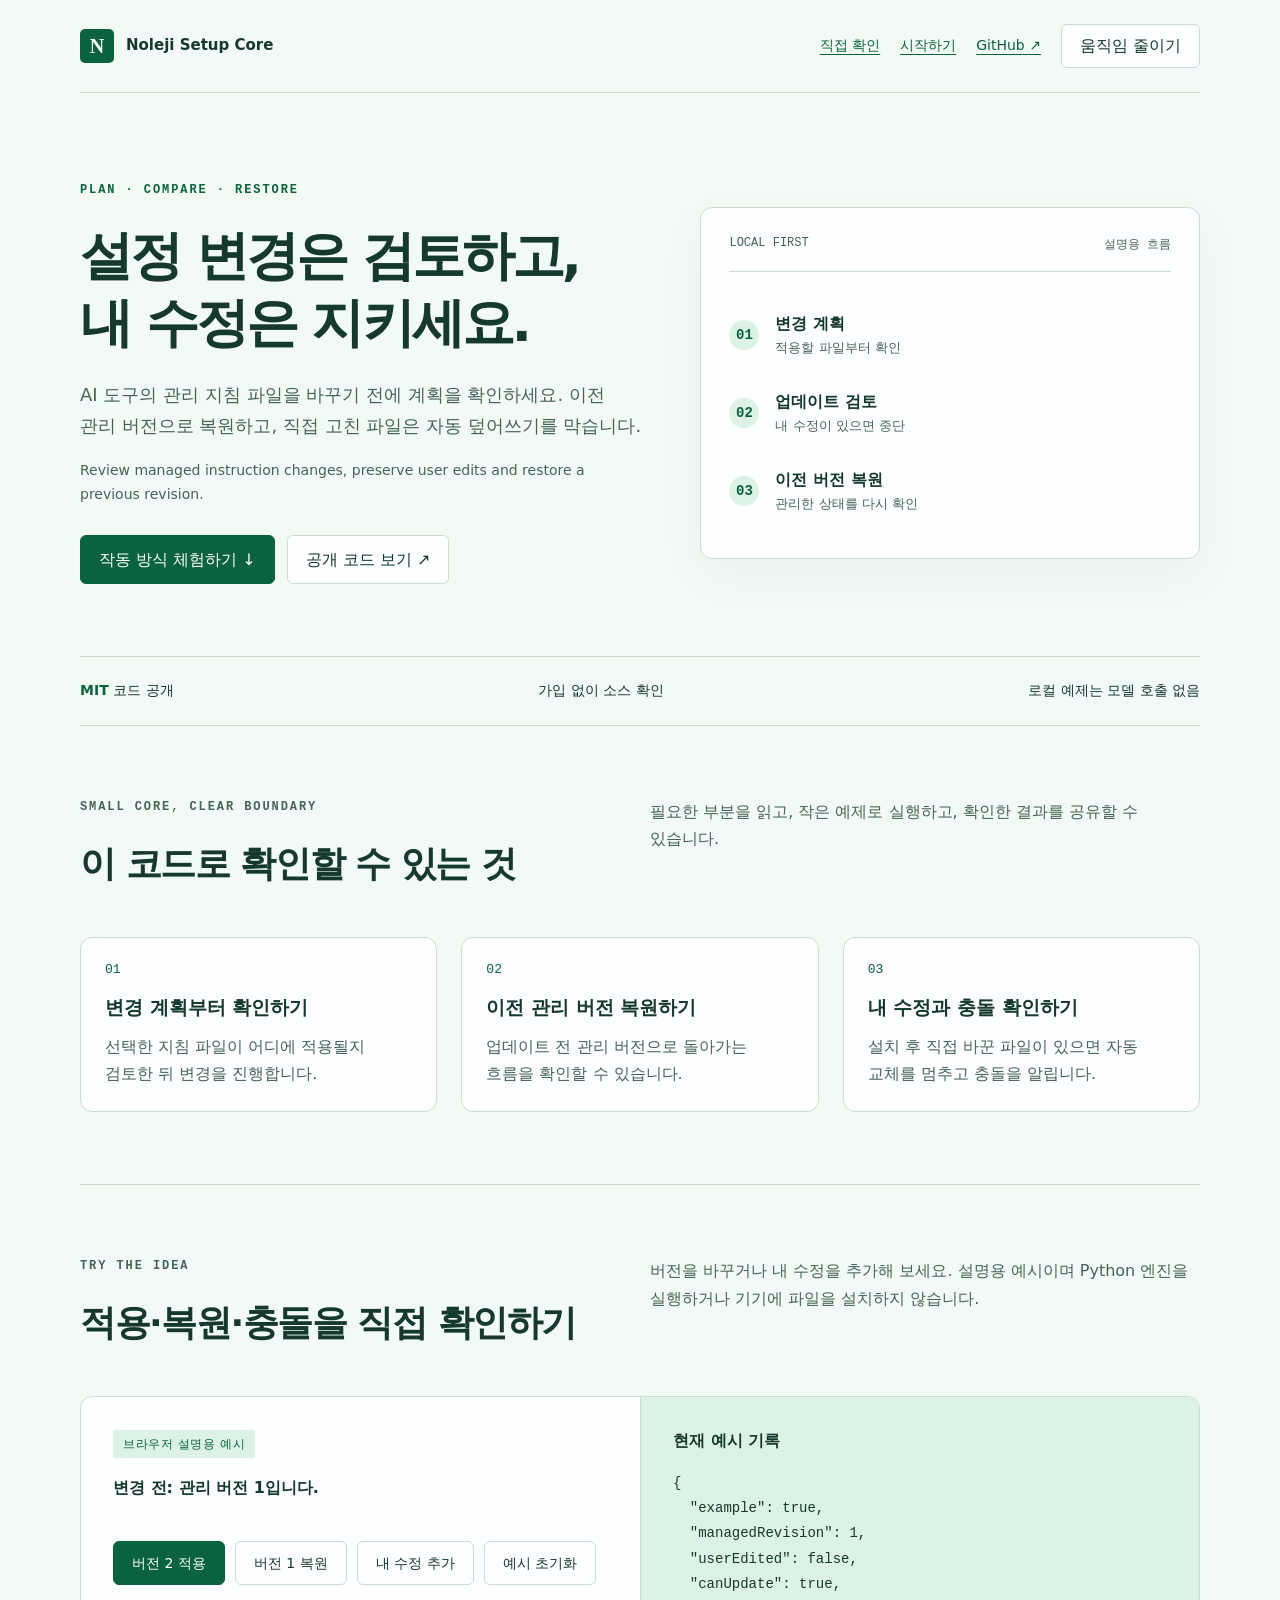
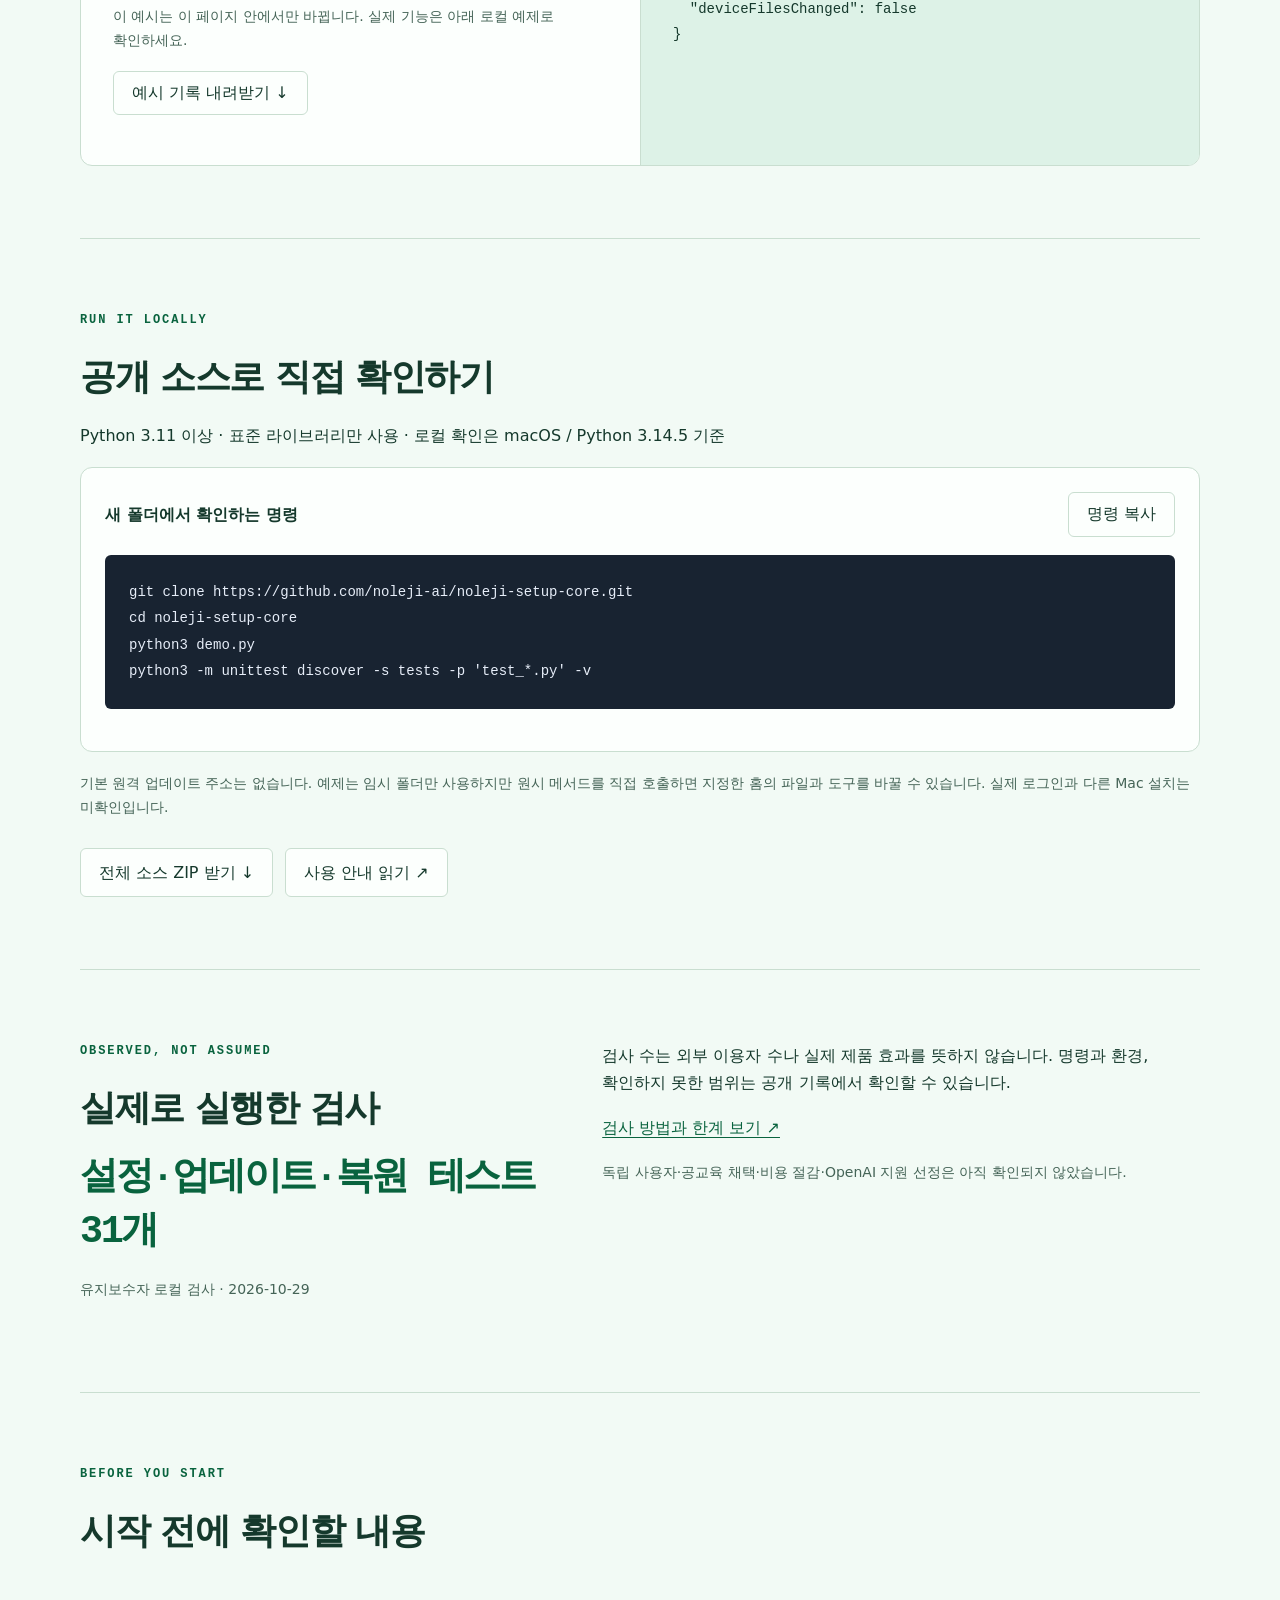
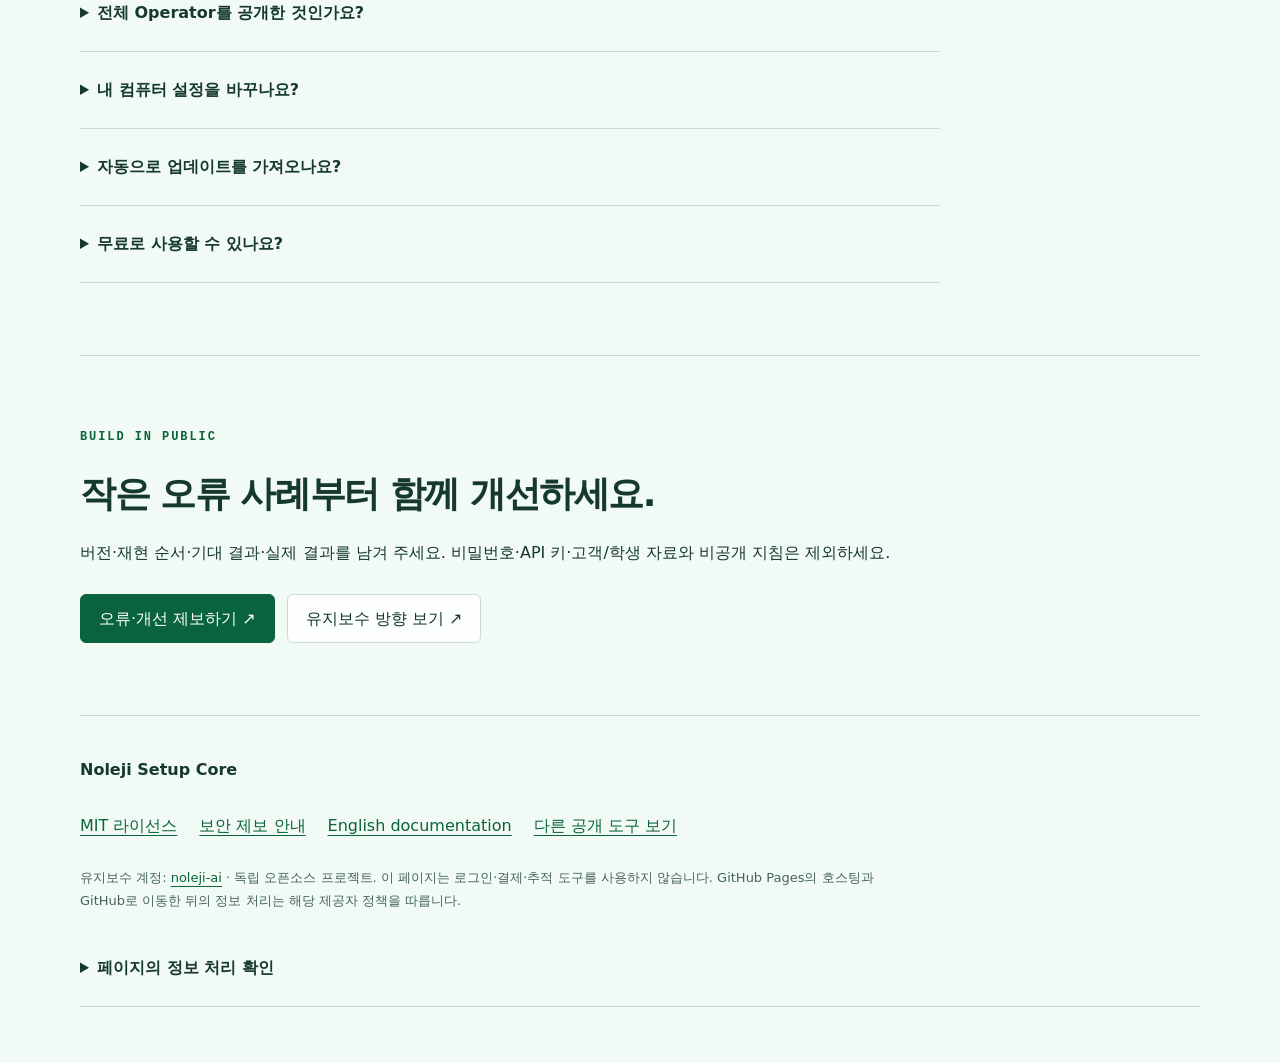
==== site/index.html @ da49f472 "Publish setup core and interactive project introduction" ====
<!doctype html>
<html lang="ko"><head><meta charset="utf-8"><meta name="viewport" content="width=device-width,initial-scale=1"><title>Noleji Setup Core · 공개 코드와 사용 예제</title><meta name="description" content="AI 도구의 관리 지침 파일을 바꾸기 전에 계획을 확인하세요. 이전 관리 버전으로 복원하고, 직접 고친 파일은 자동 덮어쓰기를 막습니다."><link rel="canonical" href="https://noleji-ai.github.io/noleji-setup-core/"><meta property="og:title" content="Noleji Setup Core"><meta property="og:description" content="Review managed instruction changes, preserve user edits and restore a previous revision."><meta property="og:type" content="website"><meta property="og:url" content="https://noleji-ai.github.io/noleji-setup-core/"><meta name="referrer" content="strict-origin-when-cross-origin"><link rel="stylesheet" href="style.css"><script src="app.js" defer></script></head>
<body data-kind="setup"><a class="skip" href="#main">본문으로 이동</a><div class="wrap"><header class="nav"><a class="brand" href="./"><span class="mark" aria-hidden="true">N</span>Noleji Setup Core</a><nav class="navlinks" aria-label="주요 메뉴"><a href="#try">직접 확인</a><a href="#start">시작하기</a><a href="https://github.com/noleji-ai/noleji-setup-core">GitHub ↗</a><button id="motion" aria-pressed="false">움직임 줄이기</button></nav></header>
<main id="main"><div class="hero reveal"><div><p class="kicker">PLAN · COMPARE · RESTORE</p><h1>설정 변경은 검토하고,<br>내 수정은 지키세요.</h1><p class="lead">AI 도구의 관리 지침 파일을 바꾸기 전에 계획을 확인하세요. 이전 관리 버전으로 복원하고, 직접 고친 파일은 자동 덮어쓰기를 막습니다.</p><p class="english" lang="en">Review managed instruction changes, preserve user edits and restore a previous revision.</p><div class="actions"><a class="btn primary" href="#try">작동 방식 체험하기 ↓</a><a class="btn" href="https://github.com/noleji-ai/noleji-setup-core">공개 코드 보기 ↗</a></div></div><div class="art"><div class="arthead"><span>LOCAL FIRST</span><span>설명용 흐름</span></div><ol class="flow"><li><span class="dot">01</span><div><strong>변경 계획</strong><small>적용할 파일부터 확인</small></div></li><li><span class="dot">02</span><div><strong>업데이트 검토</strong><small>내 수정이 있으면 중단</small></div></li><li><span class="dot">03</span><div><strong>이전 버전 복원</strong><small>관리한 상태를 다시 확인</small></div></li></ol></div></div>
<div class="strip"><span><strong>MIT</strong> 코드 공개</span><span>가입 없이 소스 확인</span><span>로컬 예제는 모델 호출 없음</span></div>
<section aria-labelledby="features-title"><div class="sectionhead"><div><p class="kicker">SMALL CORE, CLEAR BOUNDARY</p><h2 id="features-title">이 코드로 확인할 수 있는 것</h2></div><p>필요한 부분을 읽고, 작은 예제로 실행하고, 확인한 결과를 공유할 수 있습니다.</p></div><div class="cards"><article class="card"><span class="number">01</span><h3>변경 계획부터 확인하기</h3><p>선택한 지침 파일이 어디에 적용될지 검토한 뒤 변경을 진행합니다.</p></article><article class="card"><span class="number">02</span><h3>이전 관리 버전 복원하기</h3><p>업데이트 전 관리 버전으로 돌아가는 흐름을 확인할 수 있습니다.</p></article><article class="card"><span class="number">03</span><h3>내 수정과 충돌 확인하기</h3><p>설치 후 직접 바꾼 파일이 있으면 자동 교체를 멈추고 충돌을 알립니다.</p></article></div></section>
<section id="try" aria-labelledby="demo-title"><div class="sectionhead"><div><p class="kicker">TRY THE IDEA</p><h2 id="demo-title">적용·복원·충돌을 직접 확인하기</h2></div><p>버전을 바꾸거나 내 수정을 추가해 보세요. 설명용 예시이며 Python 엔진을 실행하거나 기기에 파일을 설치하지 않습니다.</p></div><div class="demo"><div class="controls"><span class="example">브라우저 설명용 예시</span><p class="message" id="demo-message" role="status" aria-live="polite"></p><div class="demo-buttons"><button class="primary" data-action="update">버전 2 적용</button><button data-action="restore">버전 1 복원</button><button data-action="edit">내 수정 추가</button><button data-action="reset">예시 초기화</button></div><p class="small" style="margin-top:20px">이 예시는 이 페이지 안에서만 바뀝니다. 실제 기능은 아래 로컬 예제로 확인하세요.</p><button id="download-example">예시 기록 내려받기 ↓</button><p class="small" id="download-status" role="status"></p><noscript><p>체험에는 JavaScript가 필요합니다. 아래 명령과 공개 소스는 JavaScript 없이도 확인할 수 있습니다.</p></noscript></div><div class="result"><h3>현재 예시 기록</h3><pre id="example-output" aria-label="설명용 상태 기록">JavaScript를 켜면 예시 상태가 표시됩니다.</pre></div></div></section>
<section id="start" aria-labelledby="start-title"><p class="kicker">RUN IT LOCALLY</p><h2 id="start-title">공개 소스로 직접 확인하기</h2><p>Python 3.11 이상 · 표준 라이브러리만 사용 · 로컬 확인은 macOS / Python 3.14.5 기준</p><div class="codebox"><div class="codehead"><strong>새 폴더에서 확인하는 명령</strong><button id="copy-command">명령 복사</button></div><pre id="install-command" tabindex="0">git clone https://github.com/noleji-ai/noleji-setup-core.git
cd noleji-setup-core
python3 demo.py
python3 -m unittest discover -s tests -p &#x27;test_*.py&#x27; -v</pre><p id="copy-status" class="small" role="status" style="margin-top:16px"></p></div><p class="small" style="margin-top:20px">기본 원격 업데이트 주소는 없습니다. 예제는 임시 폴더만 사용하지만 원시 메서드를 직접 호출하면 지정한 홈의 파일과 도구를 바꿀 수 있습니다. 실제 로그인과 다른 Mac 설치는 미확인입니다.</p><div class="actions"><a class="btn" href="https://github.com/noleji-ai/noleji-setup-core/archive/refs/heads/main.zip">전체 소스 ZIP 받기 ↓</a><a class="btn" href="https://github.com/noleji-ai/noleji-setup-core#readme">사용 안내 읽기 ↗</a></div></section>
<section aria-labelledby="evidence-title"><div class="proof"><div><p class="kicker">OBSERVED, NOT ASSUMED</p><h2 id="evidence-title">실제로 실행한 검사</h2><p class="stat">설정·업데이트·복원 테스트 31개</p><p class="small">유지보수자 로컬 검사 · 2026-10-29</p></div><div><p>검사 수는 외부 이용자 수나 실제 제품 효과를 뜻하지 않습니다. 명령과 환경, 확인하지 못한 범위는 공개 기록에서 확인할 수 있습니다.</p><a href="https://github.com/noleji-ai/noleji-setup-core/blob/main/VERIFICATION.md">검사 방법과 한계 보기 ↗</a><p class="small" style="margin-top:20px">독립 사용자·공교육 채택·비용 절감·OpenAI 지원 선정은 아직 확인되지 않았습니다.</p></div></div></section>
<section aria-labelledby="faq-title"><p class="kicker">BEFORE YOU START</p><h2 id="faq-title">시작 전에 확인할 내용</h2><div class="faq"><details><summary>전체 Operator를 공개한 것인가요?</summary><p>설정 계획과 관리 지침 파일의 업데이트·복원 코어만 공개했습니다. 일반 업무 실행, 호스팅 서비스와 사무실 자료는 포함하지 않습니다.</p></details><details><summary>내 컴퓨터 설정을 바꾸나요?</summary><p>제공한 demo.py는 임시 홈에서 실행한 뒤 정리합니다. 원시 설정 메서드를 실제 홈으로 실행하면 변경이 발생할 수 있습니다.</p></details><details><summary>자동으로 업데이트를 가져오나요?</summary><p>공개판에는 기본 원격 업데이트 주소가 없습니다. 실제 연동에는 검토한 자료 공급 방법과 별도 권한 설정이 필요합니다.</p></details><details><summary>무료로 사용할 수 있나요?</summary><p>코드는 MIT로 공개합니다. 직접 사용하는 모델 계정, 제공자 호출 비용과 호스팅은 별도입니다. OpenAI와 독립적으로 운영하며 공식 추천이나 무료 사용량을 보장하지 않습니다.</p></details></div></section>
<section><p class="kicker">BUILD IN PUBLIC</p><h2>작은 오류 사례부터 함께 개선하세요.</h2><p>버전·재현 순서·기대 결과·실제 결과를 남겨 주세요. 비밀번호·API 키·고객/학생 자료와 비공개 지침은 제외하세요.</p><div class="actions"><a class="btn primary" href="https://github.com/noleji-ai/noleji-setup-core/issues">오류·개선 제보하기 ↗</a><a class="btn" href="https://github.com/noleji-ai/noleji-setup-core/blob/main/MAINTENANCE.md">유지보수 방향 보기 ↗</a></div></section></main>
<footer><strong>Noleji Setup Core</strong><div class="footlinks"><a href="https://github.com/noleji-ai/noleji-setup-core/blob/main/LICENSE">MIT 라이선스</a><a href="https://github.com/noleji-ai/noleji-setup-core/blob/main/SECURITY.md">보안 제보 안내</a><a href="https://github.com/noleji-ai/noleji-setup-core#readme" lang="en">English documentation</a><a href="https://noleji-ai.github.io/app-development-harness-core/">다른 공개 도구 보기</a></div><p class="footer-note">유지보수 계정: <a href="https://github.com/noleji-ai">noleji-ai</a> · 독립 오픈소스 프로젝트. 이 페이지는 로그인·결제·추적 도구를 사용하지 않습니다. GitHub Pages의 호스팅과 GitHub로 이동한 뒤의 정보 처리는 해당 제공자 정책을 따릅니다.</p><details><summary>페이지의 정보 처리 확인</summary><p class="small">체험 데이터는 메모리에만 있으며 페이지를 새로 열면 초기화됩니다. 이 페이지의 코드에는 분석 전송·쿠키·브라우저 저장소 쓰기가 없습니다. <a href="https://docs.github.com/en/site-policy/privacy-policies/github-general-privacy-statement">GitHub 개인정보 안내</a></p></details></footer></div></body></html>
---- site/style.css ----
:root{--bg:#fbf9f4;--paper:#fffefa;--ink:#17202c;--muted:#4f5c6b;--line:#d8dddF;--accent:#174ac0;--tint:#e9efff;--space:8px;--radius:12px;color-scheme:light}
*{box-sizing:border-box}html{scroll-behavior:smooth;scroll-padding-top:24px}body{margin:0;background:var(--bg);color:var(--ink);font:16px/1.7 system-ui,-apple-system,"Apple SD Gothic Neo",sans-serif;word-break:keep-all;overflow-wrap:anywhere}body[data-kind=setup]{--bg:#f2faf5;--paper:#fcfffd;--ink:#15392c;--muted:#456457;--accent:#09633e;--tint:#ddf2e7;--line:#c9ded0}a{color:var(--accent);text-underline-offset:4px}button,a.btn{font:inherit;cursor:pointer}button,.btn{min-height:44px;border:1px solid var(--line);padding:10px 18px;border-radius:6px;background:var(--paper);color:var(--ink);text-decoration:none;display:inline-flex;align-items:center;justify-content:center;gap:8px;line-height:1.4}.primary{background:var(--accent);color:#fff;border-color:var(--accent)}button:hover,.btn:hover{filter:brightness(.95)}:focus-visible{outline:3px solid var(--accent);outline-offset:4px}.skip{position:absolute;top:-100px;left:16px;z-index:5;background:var(--paper);padding:12px}.skip:focus{top:12px}.wrap{max-width:1184px;margin:auto;padding:0 32px}.nav{display:flex;align-items:center;justify-content:space-between;gap:24px;padding:24px 0;border-bottom:1px solid var(--line)}.brand{color:var(--ink);font-size:15px;font-weight:750;text-decoration:none;display:flex;align-items:center;gap:12px}.mark{display:grid;place-items:center;background:var(--accent);color:white;border-radius:5px;width:34px;height:34px;flex-shrink:0;font:700 20px Georgia,serif}.navlinks{display:flex;gap:20px;align-items:center;flex-wrap:wrap}.navlinks a{font-size:14px}.kicker{font:600 12px/1.5 ui-monospace,monospace;letter-spacing:.16em;color:var(--accent);margin:0 0 24px}.hero{padding:88px 0 72px;display:grid;grid-template-columns:1.13fr 1fr;gap:56px;align-items:center}h1{font-size:clamp(36px,4.15vw,60px);line-height:1.25;letter-spacing:-.055em;margin:0 0 24px;font-weight:760}h2{font-size:clamp(25px,3vw,36px);line-height:1.35;letter-spacing:-.04em;margin:0 0 20px}h3{font-size:19px;line-height:1.5;margin:0 0 12px}p{margin:0 0 18px}.lead{font-size:18px;color:var(--muted)}.english{font-size:14px;color:var(--muted)}.actions{display:flex;flex-wrap:wrap;gap:12px;margin-top:28px}.art{background:var(--paper);border:1px solid var(--line);border-radius:var(--radius);padding:28px;box-shadow:0 16px 50px #10203009}.arthead{font:12px ui-monospace,monospace;color:var(--muted);display:flex;justify-content:space-between;border-bottom:1px solid var(--line);padding-bottom:18px}.flow{list-style:none;margin:24px 0 0;padding:0}.flow li{display:flex;gap:16px;align-items:center;padding:14px 0}.dot{width:30px;height:30px;border-radius:50%;display:grid;place-items:center;background:var(--tint);color:var(--accent);font:600 14px ui-monospace,monospace;flex-shrink:0}.flow small{display:block;color:var(--muted)}.strip{border-top:1px solid var(--line);border-bottom:1px solid var(--line);padding:22px 0;display:flex;justify-content:space-between;gap:20px;flex-wrap:wrap;font-size:14px}.strip strong{color:var(--accent)}section{padding:72px 0;border-bottom:1px solid var(--line)}.sectionhead{display:flex;align-items:start;justify-content:space-between;gap:32px;margin-bottom:28px}.sectionhead p{max-width:550px;color:var(--muted)}.cards{display:grid;grid-template-columns:repeat(3,1fr);gap:24px}.card{border:1px solid var(--line);background:var(--paper);padding:24px;border-radius:var(--radius)}.card p{color:var(--muted);margin:0}.number{font:13px ui-monospace,monospace;display:block;color:var(--accent);margin-bottom:16px}.demo{display:grid;grid-template-columns:1fr 1fr;border:1px solid var(--line);border-radius:var(--radius);background:var(--paper);overflow:hidden}.controls{padding:32px}.example{display:inline-block;font-size:12px;letter-spacing:.05em;background:var(--tint);color:var(--accent);padding:4px 10px;margin-bottom:16px}.result{padding:32px;background:var(--tint);border-left:1px solid var(--line)}.result h3{font-size:16px}.result pre{background:transparent;color:var(--ink);padding:0;font-size:14px;line-height:1.8;min-height:180px}.message{font-weight:650;margin:0 0 12px;min-height:55px}.small{font-size:14px;color:var(--muted)}.demo-buttons{display:flex;gap:10px;flex-wrap:wrap}.demo-buttons button{font-size:14px}.codehead{display:flex;justify-content:space-between;gap:16px;align-items:center}.codebox{border:1px solid var(--line);background:var(--paper);padding:24px;border-radius:var(--radius)}pre{white-space:pre-wrap;overflow-wrap:anywhere;word-break:break-word;font:14px/1.9 ui-monospace,SFMono-Regular,monospace;margin:18px 0 0;color:#e6edf8;background:#182331;padding:24px;border-radius:6px}.proof{display:grid;grid-template-columns:.8fr 1fr;gap:44px}.stat{font:700 clamp(28px,3vw,42px)/1.4 ui-monospace,monospace;letter-spacing:-.06em;color:var(--accent)}.faq{max-width:860px}details{border-bottom:1px solid var(--line);padding:16px 0}summary{cursor:pointer;font-weight:650;min-height:44px;display:list-item;padding:8px 0}details p{margin:12px 0 8px;color:var(--muted)}footer{padding:40px 0 56px}.footlinks{display:flex;gap:22px;flex-wrap:wrap;margin:20px 0}.footer-note{max-width:850px;font-size:13px;color:var(--muted)}.reveal{animation:arrive .5s ease both}@keyframes arrive{from{opacity:.2;transform:translateY(14px)}to{opacity:1;transform:translateY(0)}}.reduced *{animation:none!important;transition:none!important;scroll-behavior:auto!important}@media(prefers-reduced-motion:reduce){*{animation:none!important;transition:none!important;scroll-behavior:auto!important}}@media(max-width:800px){.hero{grid-template-columns:1fr;gap:32px;padding:56px 0}.cards{grid-template-columns:1fr}.demo,.proof{grid-template-columns:1fr}.result{border-left:0;border-top:1px solid var(--line)}.sectionhead{display:block}.nav{align-items:start;flex-direction:column;gap:16px}.navlinks{gap:16px}.wrap{padding:0 22px}section{padding:48px 0}.controls,.result{padding:24px}.brand{font-size:14px}.codehead{align-items:start;flex-direction:column}}@media(max-width:360px){.wrap{padding:0 16px}h1{font-size:34px}.navlinks{gap:12px}.navlinks a{font-size:13px}.art{padding:20px}.controls,.result,.codebox{padding:18px}}
.navlinks a,.footlinks a,.brand{min-height:44px;display:inline-flex;align-items:center}.navlinks a{min-width:44px}
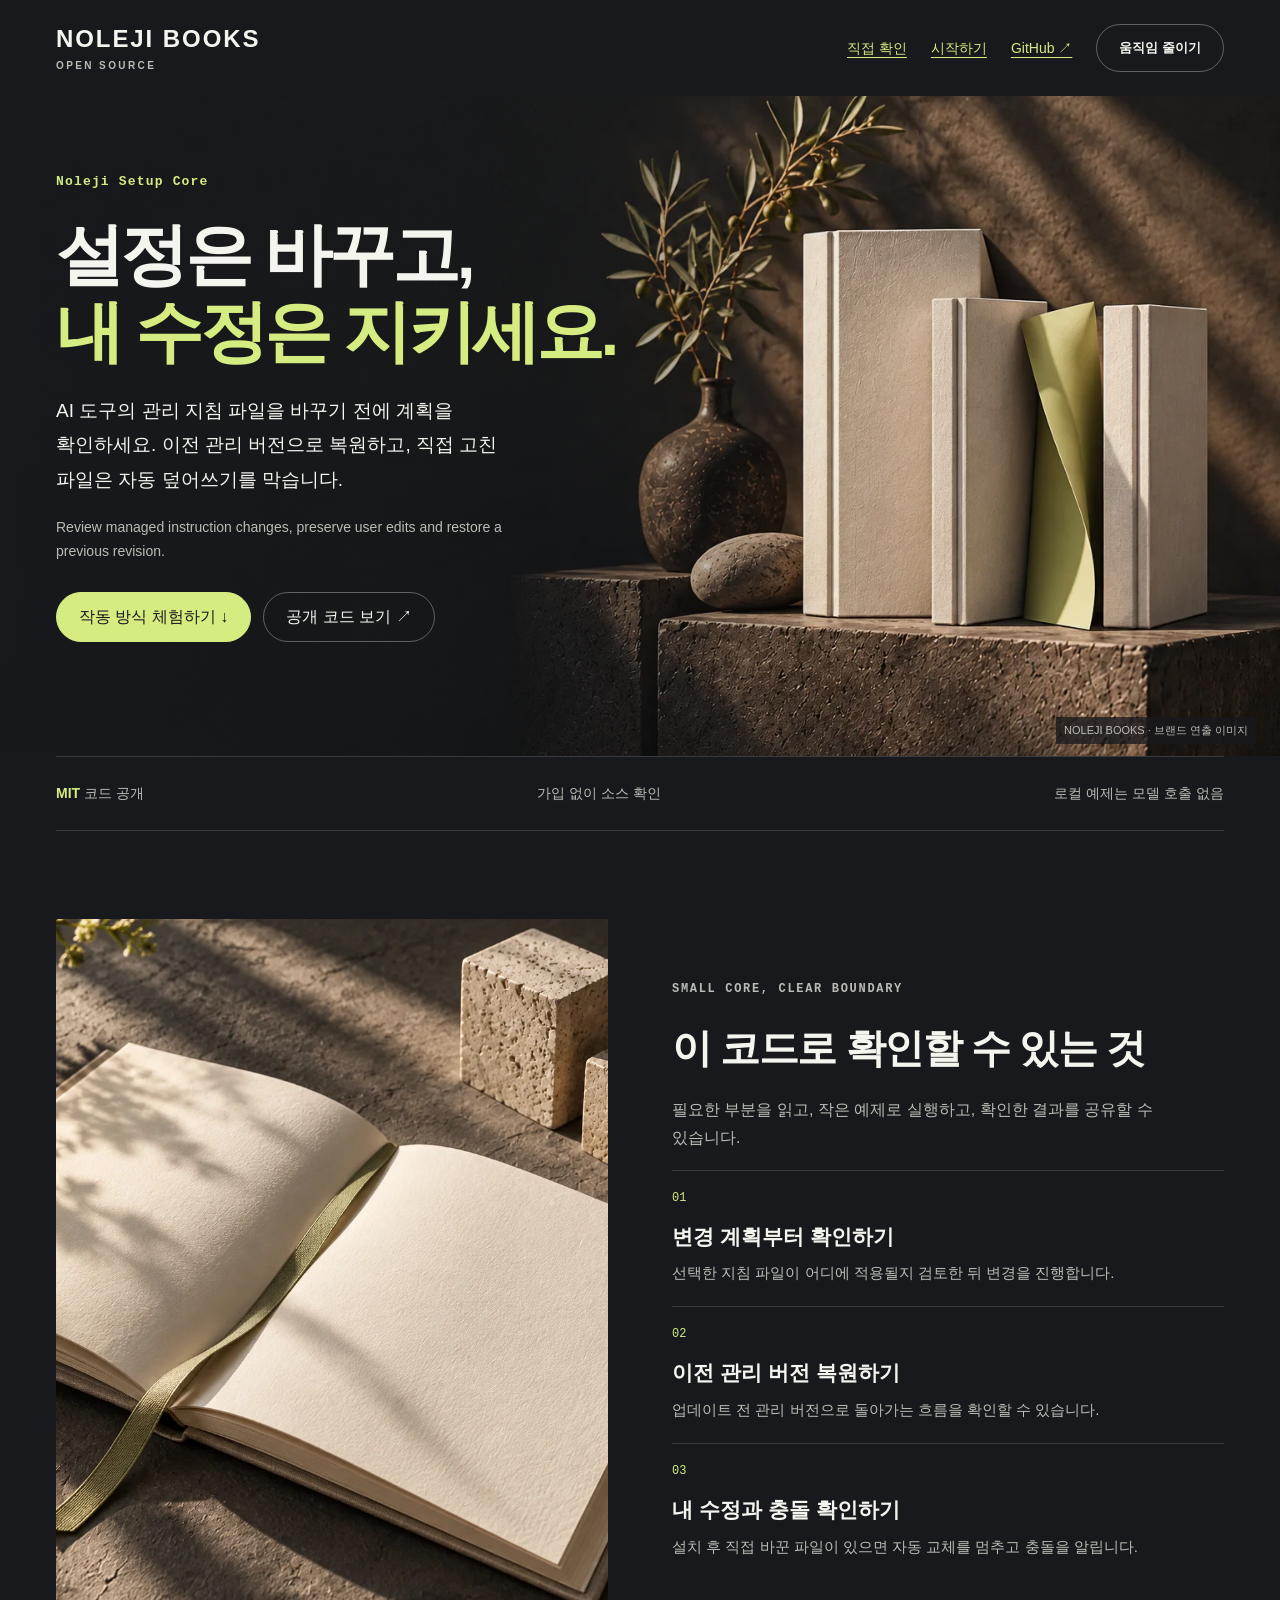
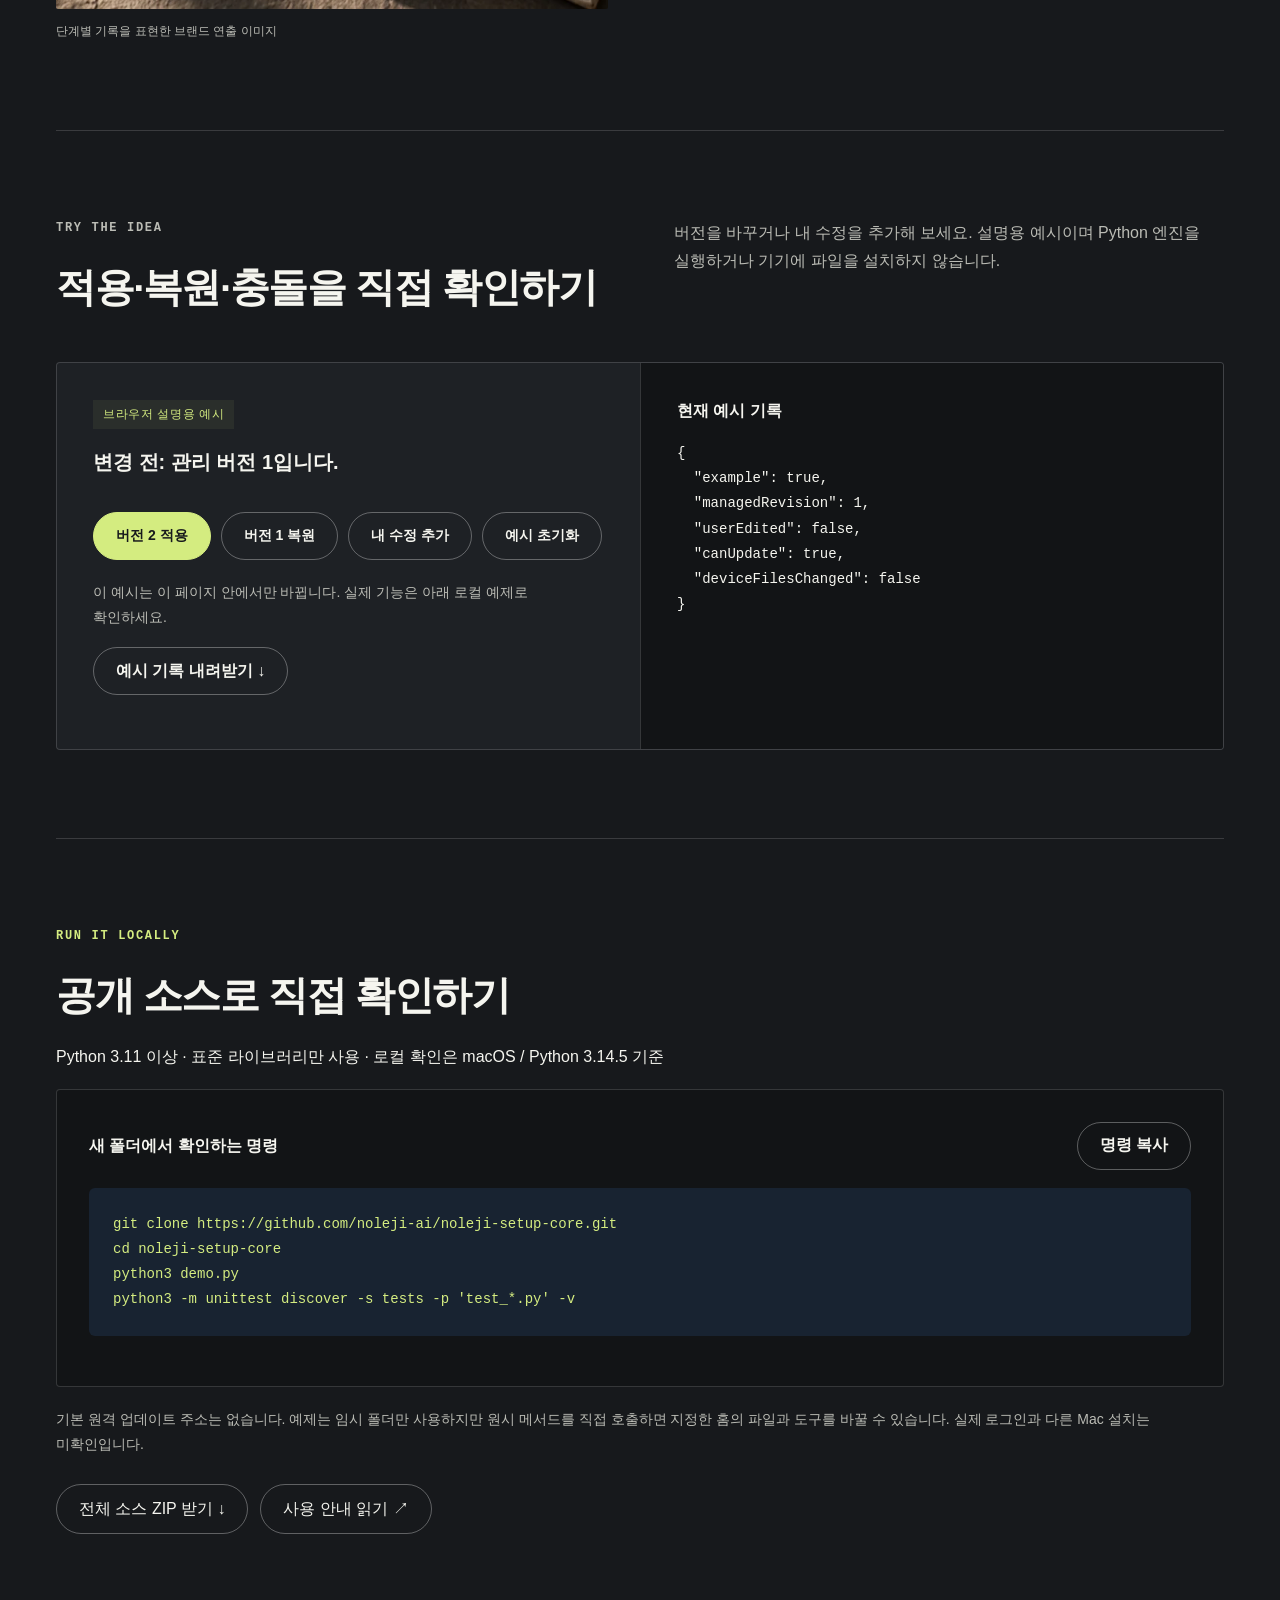
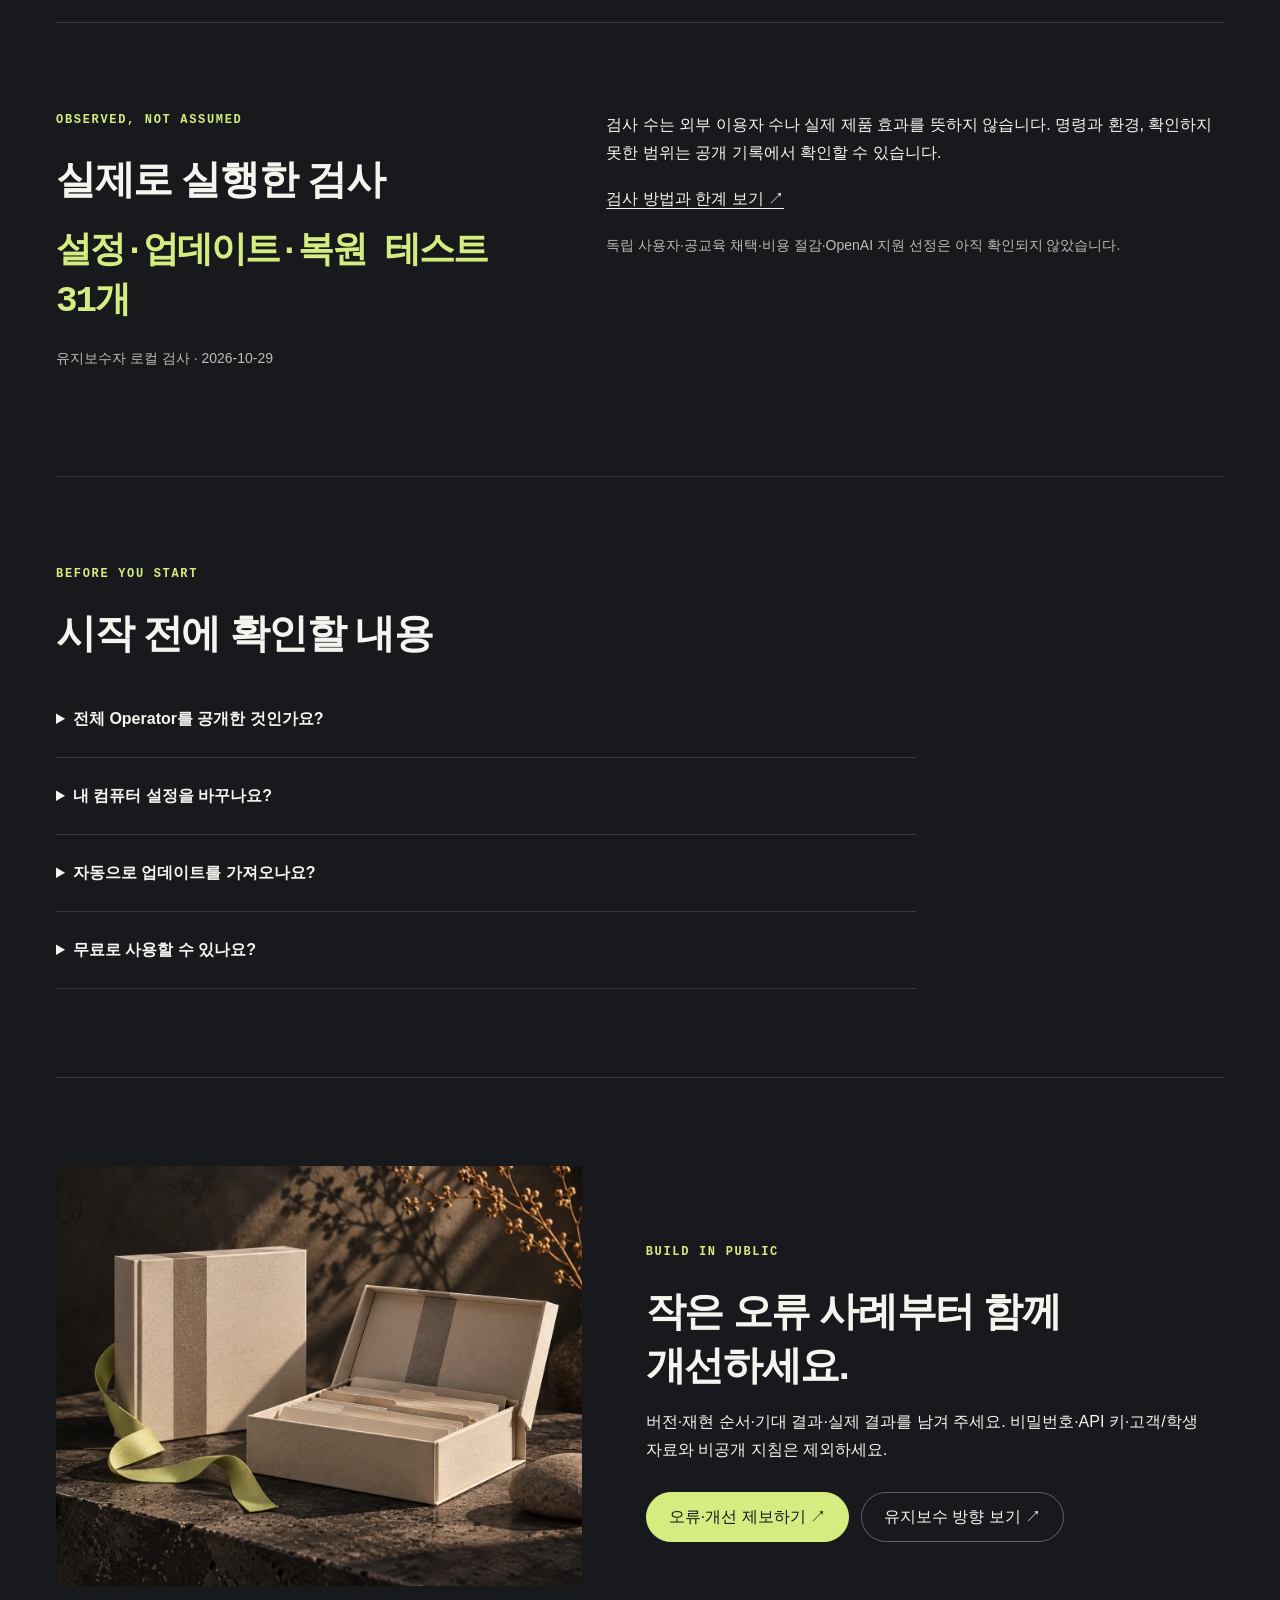
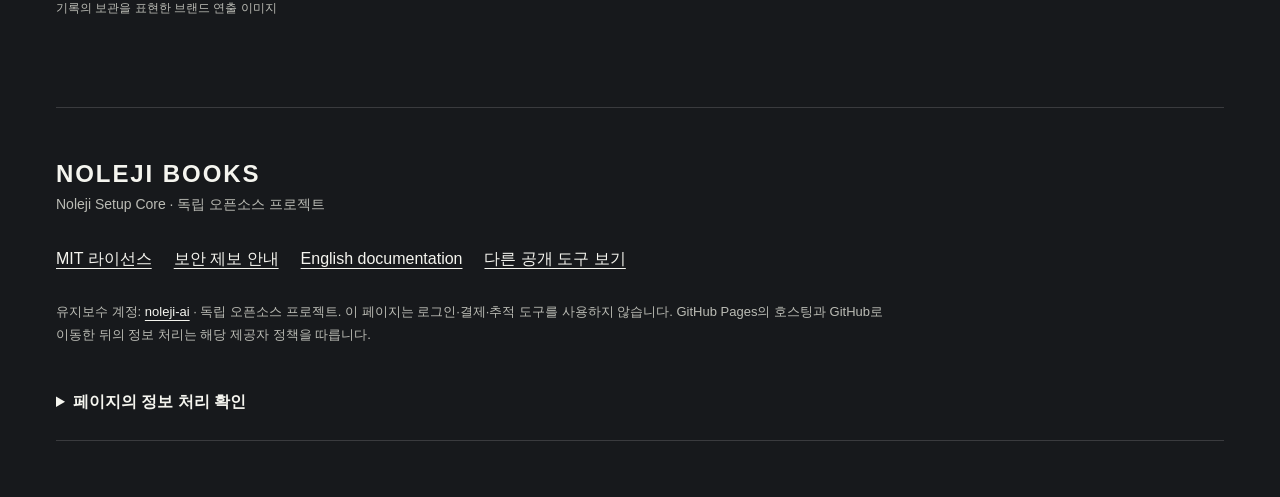
==== commit b944d6e4: "Refresh introductions with Noleji Books imagery and layout" ====
--- a/site/index.html
+++ b/site/index.html
@@ -1,9 +1,9 @@
 <!doctype html>
-<html lang="ko"><head><meta charset="utf-8"><meta name="viewport" content="width=device-width,initial-scale=1"><title>Noleji Setup Core · 공개 코드와 사용 예제</title><meta name="description" content="AI 도구의 관리 지침 파일을 바꾸기 전에 계획을 확인하세요. 이전 관리 버전으로 복원하고, 직접 고친 파일은 자동 덮어쓰기를 막습니다."><link rel="canonical" href="https://noleji-ai.github.io/noleji-setup-core/"><meta property="og:title" content="Noleji Setup Core"><meta property="og:description" content="Review managed instruction changes, preserve user edits and restore a previous revision."><meta property="og:type" content="website"><meta property="og:url" content="https://noleji-ai.github.io/noleji-setup-core/"><meta name="referrer" content="strict-origin-when-cross-origin"><link rel="stylesheet" href="style.css"><script src="app.js" defer></script></head>
-<body data-kind="setup"><a class="skip" href="#main">본문으로 이동</a><div class="wrap"><header class="nav"><a class="brand" href="./"><span class="mark" aria-hidden="true">N</span>Noleji Setup Core</a><nav class="navlinks" aria-label="주요 메뉴"><a href="#try">직접 확인</a><a href="#start">시작하기</a><a href="https://github.com/noleji-ai/noleji-setup-core">GitHub ↗</a><button id="motion" aria-pressed="false">움직임 줄이기</button></nav></header>
-<main id="main"><div class="hero reveal"><div><p class="kicker">PLAN · COMPARE · RESTORE</p><h1>설정 변경은 검토하고,<br>내 수정은 지키세요.</h1><p class="lead">AI 도구의 관리 지침 파일을 바꾸기 전에 계획을 확인하세요. 이전 관리 버전으로 복원하고, 직접 고친 파일은 자동 덮어쓰기를 막습니다.</p><p class="english" lang="en">Review managed instruction changes, preserve user edits and restore a previous revision.</p><div class="actions"><a class="btn primary" href="#try">작동 방식 체험하기 ↓</a><a class="btn" href="https://github.com/noleji-ai/noleji-setup-core">공개 코드 보기 ↗</a></div></div><div class="art"><div class="arthead"><span>LOCAL FIRST</span><span>설명용 흐름</span></div><ol class="flow"><li><span class="dot">01</span><div><strong>변경 계획</strong><small>적용할 파일부터 확인</small></div></li><li><span class="dot">02</span><div><strong>업데이트 검토</strong><small>내 수정이 있으면 중단</small></div></li><li><span class="dot">03</span><div><strong>이전 버전 복원</strong><small>관리한 상태를 다시 확인</small></div></li></ol></div></div>
+<html lang="ko"><head><meta charset="utf-8"><meta name="viewport" content="width=device-width,initial-scale=1"><title>Noleji Setup Core · 공개 코드와 사용 예제</title><meta name="description" content="AI 도구의 관리 지침 파일을 바꾸기 전에 계획을 확인하세요. 이전 관리 버전으로 복원하고, 직접 고친 파일은 자동 덮어쓰기를 막습니다."><link rel="canonical" href="https://noleji-ai.github.io/noleji-setup-core/"><meta property="og:title" content="Noleji Setup Core"><meta property="og:description" content="Review managed instruction changes, preserve user edits and restore a previous revision."><meta property="og:type" content="website"><meta property="og:url" content="https://noleji-ai.github.io/noleji-setup-core/"><meta name="referrer" content="strict-origin-when-cross-origin"><meta property="og:image" content="https://noleji-ai.github.io/noleji-setup-core/assets/setup-hero.webp"><link rel="stylesheet" href="style.css"><script src="app.js" defer></script></head>
+<body data-kind="setup"><a class="skip" href="#main">본문으로 이동</a><div class="wrap"><header class="nav"><a class="brand" href="./" aria-label="NOLEJI BOOKS · Noleji Setup Core 홈"><span class="wordmark">NOLEJI BOOKS</span><span class="brand-sub">OPEN SOURCE</span></a><nav class="navlinks" aria-label="주요 메뉴"><a href="#try">직접 확인</a><a href="#start">시작하기</a><a href="https://github.com/noleji-ai/noleji-setup-core">GitHub ↗</a><button id="motion" aria-pressed="false">움직임 줄이기</button></nav></header>
+<main id="main"><div class="hero reveal"><div><p class="kicker">Noleji Setup Core</p><h1>설정은 바꾸고,<br><em>내 수정은 지키세요.</em></h1><p class="lead">AI 도구의 관리 지침 파일을 바꾸기 전에 계획을 확인하세요. 이전 관리 버전으로 복원하고, 직접 고친 파일은 자동 덮어쓰기를 막습니다.</p><p class="english" lang="en">Review managed instruction changes, preserve user edits and restore a previous revision.</p><div class="actions"><a class="btn primary" href="#try">작동 방식 체험하기 ↓</a><a class="btn" href="https://github.com/noleji-ai/noleji-setup-core">공개 코드 보기 ↗</a></div></div><figure class="art"><img src="assets/setup-hero.webp" width="1536" height="1024" alt="설정 보관을 상징하는 종이 폴더와 정리함의 정물" fetchpriority="high"><figcaption>NOLEJI BOOKS · 브랜드 연출 이미지</figcaption></figure></div>
 <div class="strip"><span><strong>MIT</strong> 코드 공개</span><span>가입 없이 소스 확인</span><span>로컬 예제는 모델 호출 없음</span></div>
-<section aria-labelledby="features-title"><div class="sectionhead"><div><p class="kicker">SMALL CORE, CLEAR BOUNDARY</p><h2 id="features-title">이 코드로 확인할 수 있는 것</h2></div><p>필요한 부분을 읽고, 작은 예제로 실행하고, 확인한 결과를 공유할 수 있습니다.</p></div><div class="cards"><article class="card"><span class="number">01</span><h3>변경 계획부터 확인하기</h3><p>선택한 지침 파일이 어디에 적용될지 검토한 뒤 변경을 진행합니다.</p></article><article class="card"><span class="number">02</span><h3>이전 관리 버전 복원하기</h3><p>업데이트 전 관리 버전으로 돌아가는 흐름을 확인할 수 있습니다.</p></article><article class="card"><span class="number">03</span><h3>내 수정과 충돌 확인하기</h3><p>설치 후 직접 바꾼 파일이 있으면 자동 교체를 멈추고 충돌을 알립니다.</p></article></div></section>
+<section aria-labelledby="features-title"><div class="editorial"><figure class="editorial-image"><img src="assets/process-detail.webp" width="1536" height="1024" alt="빈 노트와 세 개의 돌 단으로 표현한 단계별 기록" loading="lazy" decoding="async"><figcaption>단계별 기록을 표현한 브랜드 연출 이미지</figcaption></figure><div><div class="sectionhead"><div><p class="kicker">SMALL CORE, CLEAR BOUNDARY</p><h2 id="features-title">이 코드로 확인할 수 있는 것</h2></div><p>필요한 부분을 읽고, 작은 예제로 실행하고, 확인한 결과를 공유할 수 있습니다.</p></div><div class="cards"><article class="card"><span class="number">01</span><h3>변경 계획부터 확인하기</h3><p>선택한 지침 파일이 어디에 적용될지 검토한 뒤 변경을 진행합니다.</p></article><article class="card"><span class="number">02</span><h3>이전 관리 버전 복원하기</h3><p>업데이트 전 관리 버전으로 돌아가는 흐름을 확인할 수 있습니다.</p></article><article class="card"><span class="number">03</span><h3>내 수정과 충돌 확인하기</h3><p>설치 후 직접 바꾼 파일이 있으면 자동 교체를 멈추고 충돌을 알립니다.</p></article></div></div></div></section>
 <section id="try" aria-labelledby="demo-title"><div class="sectionhead"><div><p class="kicker">TRY THE IDEA</p><h2 id="demo-title">적용·복원·충돌을 직접 확인하기</h2></div><p>버전을 바꾸거나 내 수정을 추가해 보세요. 설명용 예시이며 Python 엔진을 실행하거나 기기에 파일을 설치하지 않습니다.</p></div><div class="demo"><div class="controls"><span class="example">브라우저 설명용 예시</span><p class="message" id="demo-message" role="status" aria-live="polite"></p><div class="demo-buttons"><button class="primary" data-action="update">버전 2 적용</button><button data-action="restore">버전 1 복원</button><button data-action="edit">내 수정 추가</button><button data-action="reset">예시 초기화</button></div><p class="small" style="margin-top:20px">이 예시는 이 페이지 안에서만 바뀝니다. 실제 기능은 아래 로컬 예제로 확인하세요.</p><button id="download-example">예시 기록 내려받기 ↓</button><p class="small" id="download-status" role="status"></p><noscript><p>체험에는 JavaScript가 필요합니다. 아래 명령과 공개 소스는 JavaScript 없이도 확인할 수 있습니다.</p></noscript></div><div class="result"><h3>현재 예시 기록</h3><pre id="example-output" aria-label="설명용 상태 기록">JavaScript를 켜면 예시 상태가 표시됩니다.</pre></div></div></section>
 <section id="start" aria-labelledby="start-title"><p class="kicker">RUN IT LOCALLY</p><h2 id="start-title">공개 소스로 직접 확인하기</h2><p>Python 3.11 이상 · 표준 라이브러리만 사용 · 로컬 확인은 macOS / Python 3.14.5 기준</p><div class="codebox"><div class="codehead"><strong>새 폴더에서 확인하는 명령</strong><button id="copy-command">명령 복사</button></div><pre id="install-command" tabindex="0">git clone https://github.com/noleji-ai/noleji-setup-core.git
 cd noleji-setup-core
@@ -11,5 +11,5 @@
 python3 -m unittest discover -s tests -p &#x27;test_*.py&#x27; -v</pre><p id="copy-status" class="small" role="status" style="margin-top:16px"></p></div><p class="small" style="margin-top:20px">기본 원격 업데이트 주소는 없습니다. 예제는 임시 폴더만 사용하지만 원시 메서드를 직접 호출하면 지정한 홈의 파일과 도구를 바꿀 수 있습니다. 실제 로그인과 다른 Mac 설치는 미확인입니다.</p><div class="actions"><a class="btn" href="https://github.com/noleji-ai/noleji-setup-core/archive/refs/heads/main.zip">전체 소스 ZIP 받기 ↓</a><a class="btn" href="https://github.com/noleji-ai/noleji-setup-core#readme">사용 안내 읽기 ↗</a></div></section>
 <section aria-labelledby="evidence-title"><div class="proof"><div><p class="kicker">OBSERVED, NOT ASSUMED</p><h2 id="evidence-title">실제로 실행한 검사</h2><p class="stat">설정·업데이트·복원 테스트 31개</p><p class="small">유지보수자 로컬 검사 · 2026-10-29</p></div><div><p>검사 수는 외부 이용자 수나 실제 제품 효과를 뜻하지 않습니다. 명령과 환경, 확인하지 못한 범위는 공개 기록에서 확인할 수 있습니다.</p><a href="https://github.com/noleji-ai/noleji-setup-core/blob/main/VERIFICATION.md">검사 방법과 한계 보기 ↗</a><p class="small" style="margin-top:20px">독립 사용자·공교육 채택·비용 절감·OpenAI 지원 선정은 아직 확인되지 않았습니다.</p></div></div></section>
 <section aria-labelledby="faq-title"><p class="kicker">BEFORE YOU START</p><h2 id="faq-title">시작 전에 확인할 내용</h2><div class="faq"><details><summary>전체 Operator를 공개한 것인가요?</summary><p>설정 계획과 관리 지침 파일의 업데이트·복원 코어만 공개했습니다. 일반 업무 실행, 호스팅 서비스와 사무실 자료는 포함하지 않습니다.</p></details><details><summary>내 컴퓨터 설정을 바꾸나요?</summary><p>제공한 demo.py는 임시 홈에서 실행한 뒤 정리합니다. 원시 설정 메서드를 실제 홈으로 실행하면 변경이 발생할 수 있습니다.</p></details><details><summary>자동으로 업데이트를 가져오나요?</summary><p>공개판에는 기본 원격 업데이트 주소가 없습니다. 실제 연동에는 검토한 자료 공급 방법과 별도 권한 설정이 필요합니다.</p></details><details><summary>무료로 사용할 수 있나요?</summary><p>코드는 MIT로 공개합니다. 직접 사용하는 모델 계정, 제공자 호출 비용과 호스팅은 별도입니다. OpenAI와 독립적으로 운영하며 공식 추천이나 무료 사용량을 보장하지 않습니다.</p></details></div></section>
-<section><p class="kicker">BUILD IN PUBLIC</p><h2>작은 오류 사례부터 함께 개선하세요.</h2><p>버전·재현 순서·기대 결과·실제 결과를 남겨 주세요. 비밀번호·API 키·고객/학생 자료와 비공개 지침은 제외하세요.</p><div class="actions"><a class="btn primary" href="https://github.com/noleji-ai/noleji-setup-core/issues">오류·개선 제보하기 ↗</a><a class="btn" href="https://github.com/noleji-ai/noleji-setup-core/blob/main/MAINTENANCE.md">유지보수 방향 보기 ↗</a></div></section></main>
-<footer><strong>Noleji Setup Core</strong><div class="footlinks"><a href="https://github.com/noleji-ai/noleji-setup-core/blob/main/LICENSE">MIT 라이선스</a><a href="https://github.com/noleji-ai/noleji-setup-core/blob/main/SECURITY.md">보안 제보 안내</a><a href="https://github.com/noleji-ai/noleji-setup-core#readme" lang="en">English documentation</a><a href="https://noleji-ai.github.io/app-development-harness-core/">다른 공개 도구 보기</a></div><p class="footer-note">유지보수 계정: <a href="https://github.com/noleji-ai">noleji-ai</a> · 독립 오픈소스 프로젝트. 이 페이지는 로그인·결제·추적 도구를 사용하지 않습니다. GitHub Pages의 호스팅과 GitHub로 이동한 뒤의 정보 처리는 해당 제공자 정책을 따릅니다.</p><details><summary>페이지의 정보 처리 확인</summary><p class="small">체험 데이터는 메모리에만 있으며 페이지를 새로 열면 초기화됩니다. 이 페이지의 코드에는 분석 전송·쿠키·브라우저 저장소 쓰기가 없습니다. <a href="https://docs.github.com/en/site-policy/privacy-policies/github-general-privacy-statement">GitHub 개인정보 안내</a></p></details></footer></div></body></html>+<section class="closing-editorial"><figure class="editorial-image"><img src="assets/archive-detail.webp" width="1536" height="1024" alt="보관함과 종이 구분자로 표현한 다시 확인할 수 있는 기록" loading="lazy" decoding="async"><figcaption>기록의 보관을 표현한 브랜드 연출 이미지</figcaption></figure><div><p class="kicker">BUILD IN PUBLIC</p><h2>작은 오류 사례부터 함께 개선하세요.</h2><p>버전·재현 순서·기대 결과·실제 결과를 남겨 주세요. 비밀번호·API 키·고객/학생 자료와 비공개 지침은 제외하세요.</p><div class="actions"><a class="btn primary" href="https://github.com/noleji-ai/noleji-setup-core/issues">오류·개선 제보하기 ↗</a><a class="btn" href="https://github.com/noleji-ai/noleji-setup-core/blob/main/MAINTENANCE.md">유지보수 방향 보기 ↗</a></div></div></section></main>
+<footer><span class="wordmark">NOLEJI BOOKS</span><p class="small">Noleji Setup Core · 독립 오픈소스 프로젝트</p><div class="footlinks"><a href="https://github.com/noleji-ai/noleji-setup-core/blob/main/LICENSE">MIT 라이선스</a><a href="https://github.com/noleji-ai/noleji-setup-core/blob/main/SECURITY.md">보안 제보 안내</a><a href="https://github.com/noleji-ai/noleji-setup-core#readme" lang="en">English documentation</a><a href="https://noleji-ai.github.io/app-development-harness-core/">다른 공개 도구 보기</a></div><p class="footer-note">유지보수 계정: <a href="https://github.com/noleji-ai">noleji-ai</a> · 독립 오픈소스 프로젝트. 이 페이지는 로그인·결제·추적 도구를 사용하지 않습니다. GitHub Pages의 호스팅과 GitHub로 이동한 뒤의 정보 처리는 해당 제공자 정책을 따릅니다.</p><details><summary>페이지의 정보 처리 확인</summary><p class="small">체험 데이터는 메모리에만 있으며 페이지를 새로 열면 초기화됩니다. 이 페이지의 코드에는 분석 전송·쿠키·브라우저 저장소 쓰기가 없습니다. <a href="https://docs.github.com/en/site-policy/privacy-policies/github-general-privacy-statement">GitHub 개인정보 안내</a></p></details></footer></div></body></html>
--- a/site/style.css
+++ b/site/style.css
@@ -2,3 +2,43 @@
 :root{--bg:#fbf9f4;--paper:#fffefa;--ink:#17202c;--muted:#4f5c6b;--line:#d8dddF;--accent:#174ac0;--tint:#e9efff;--space:8px;--radius:12px;color-scheme:light}
 *{box-sizing:border-box}html{scroll-behavior:smooth;scroll-padding-top:24px}body{margin:0;background:var(--bg);color:var(--ink);font:16px/1.7 system-ui,-apple-system,"Apple SD Gothic Neo",sans-serif;word-break:keep-all;overflow-wrap:anywhere}body[data-kind=setup]{--bg:#f2faf5;--paper:#fcfffd;--ink:#15392c;--muted:#456457;--accent:#09633e;--tint:#ddf2e7;--line:#c9ded0}a{color:var(--accent);text-underline-offset:4px}button,a.btn{font:inherit;cursor:pointer}button,.btn{min-height:44px;border:1px solid var(--line);padding:10px 18px;border-radius:6px;background:var(--paper);color:var(--ink);text-decoration:none;display:inline-flex;align-items:center;justify-content:center;gap:8px;line-height:1.4}.primary{background:var(--accent);color:#fff;border-color:var(--accent)}button:hover,.btn:hover{filter:brightness(.95)}:focus-visible{outline:3px solid var(--accent);outline-offset:4px}.skip{position:absolute;top:-100px;left:16px;z-index:5;background:var(--paper);padding:12px}.skip:focus{top:12px}.wrap{max-width:1184px;margin:auto;padding:0 32px}.nav{display:flex;align-items:center;justify-content:space-between;gap:24px;padding:24px 0;border-bottom:1px solid var(--line)}.brand{color:var(--ink);font-size:15px;font-weight:750;text-decoration:none;display:flex;align-items:center;gap:12px}.mark{display:grid;place-items:center;background:var(--accent);color:white;border-radius:5px;width:34px;height:34px;flex-shrink:0;font:700 20px Georgia,serif}.navlinks{display:flex;gap:20px;align-items:center;flex-wrap:wrap}.navlinks a{font-size:14px}.kicker{font:600 12px/1.5 ui-monospace,monospace;letter-spacing:.16em;color:var(--accent);margin:0 0 24px}.hero{padding:88px 0 72px;display:grid;grid-template-columns:1.13fr 1fr;gap:56px;align-items:center}h1{font-size:clamp(36px,4.15vw,60px);line-height:1.25;letter-spacing:-.055em;margin:0 0 24px;font-weight:760}h2{font-size:clamp(25px,3vw,36px);line-height:1.35;letter-spacing:-.04em;margin:0 0 20px}h3{font-size:19px;line-height:1.5;margin:0 0 12px}p{margin:0 0 18px}.lead{font-size:18px;color:var(--muted)}.english{font-size:14px;color:var(--muted)}.actions{display:flex;flex-wrap:wrap;gap:12px;margin-top:28px}.art{background:var(--paper);border:1px solid var(--line);border-radius:var(--radius);padding:28px;box-shadow:0 16px 50px #10203009}.arthead{font:12px ui-monospace,monospace;color:var(--muted);display:flex;justify-content:space-between;border-bottom:1px solid var(--line);padding-bottom:18px}.flow{list-style:none;margin:24px 0 0;padding:0}.flow li{display:flex;gap:16px;align-items:center;padding:14px 0}.dot{width:30px;height:30px;border-radius:50%;display:grid;place-items:center;background:var(--tint);color:var(--accent);font:600 14px ui-monospace,monospace;flex-shrink:0}.flow small{display:block;color:var(--muted)}.strip{border-top:1px solid var(--line);border-bottom:1px solid var(--line);padding:22px 0;display:flex;justify-content:space-between;gap:20px;flex-wrap:wrap;font-size:14px}.strip strong{color:var(--accent)}section{padding:72px 0;border-bottom:1px solid var(--line)}.sectionhead{display:flex;align-items:start;justify-content:space-between;gap:32px;margin-bottom:28px}.sectionhead p{max-width:550px;color:var(--muted)}.cards{display:grid;grid-template-columns:repeat(3,1fr);gap:24px}.card{border:1px solid var(--line);background:var(--paper);padding:24px;border-radius:var(--radius)}.card p{color:var(--muted);margin:0}.number{font:13px ui-monospace,monospace;display:block;color:var(--accent);margin-bottom:16px}.demo{display:grid;grid-template-columns:1fr 1fr;border:1px solid var(--line);border-radius:var(--radius);background:var(--paper);overflow:hidden}.controls{padding:32px}.example{display:inline-block;font-size:12px;letter-spacing:.05em;background:var(--tint);color:var(--accent);padding:4px 10px;margin-bottom:16px}.result{padding:32px;background:var(--tint);border-left:1px solid var(--line)}.result h3{font-size:16px}.result pre{background:transparent;color:var(--ink);padding:0;font-size:14px;line-height:1.8;min-height:180px}.message{font-weight:650;margin:0 0 12px;min-height:55px}.small{font-size:14px;color:var(--muted)}.demo-buttons{display:flex;gap:10px;flex-wrap:wrap}.demo-buttons button{font-size:14px}.codehead{display:flex;justify-content:space-between;gap:16px;align-items:center}.codebox{border:1px solid var(--line);background:var(--paper);padding:24px;border-radius:var(--radius)}pre{white-space:pre-wrap;overflow-wrap:anywhere;word-break:break-word;font:14px/1.9 ui-monospace,SFMono-Regular,monospace;margin:18px 0 0;color:#e6edf8;background:#182331;padding:24px;border-radius:6px}.proof{display:grid;grid-template-columns:.8fr 1fr;gap:44px}.stat{font:700 clamp(28px,3vw,42px)/1.4 ui-monospace,monospace;letter-spacing:-.06em;color:var(--accent)}.faq{max-width:860px}details{border-bottom:1px solid var(--line);padding:16px 0}summary{cursor:pointer;font-weight:650;min-height:44px;display:list-item;padding:8px 0}details p{margin:12px 0 8px;color:var(--muted)}footer{padding:40px 0 56px}.footlinks{display:flex;gap:22px;flex-wrap:wrap;margin:20px 0}.footer-note{max-width:850px;font-size:13px;color:var(--muted)}.reveal{animation:arrive .5s ease both}@keyframes arrive{from{opacity:.2;transform:translateY(14px)}to{opacity:1;transform:translateY(0)}}.reduced *{animation:none!important;transition:none!important;scroll-behavior:auto!important}@media(prefers-reduced-motion:reduce){*{animation:none!important;transition:none!important;scroll-behavior:auto!important}}@media(max-width:800px){.hero{grid-template-columns:1fr;gap:32px;padding:56px 0}.cards{grid-template-columns:1fr}.demo,.proof{grid-template-columns:1fr}.result{border-left:0;border-top:1px solid var(--line)}.sectionhead{display:block}.nav{align-items:start;flex-direction:column;gap:16px}.navlinks{gap:16px}.wrap{padding:0 22px}section{padding:48px 0}.controls,.result{padding:24px}.brand{font-size:14px}.codehead{align-items:start;flex-direction:column}}@media(max-width:360px){.wrap{padding:0 16px}h1{font-size:34px}.navlinks{gap:12px}.navlinks a{font-size:13px}.art{padding:20px}.controls,.result,.codebox{padding:18px}}
 .navlinks a,.footlinks a,.brand{min-height:44px;display:inline-flex;align-items:center}.navlinks a{min-width:44px}
+
+:root{--bg:#17191c;--panel:#1e2125;--ink:#f5f5ef;--muted:#bbbcb5;--line:#ffffff26;--accent:#d4ec80;--space:56px;color-scheme:dark}
+body[data-kind="setup"]{--bg:#17191c;--panel:#1e2125;--ink:#f5f5ef;--muted:#bbbcb5;--line:#ffffff26;--accent:#d4ec80}
+body{background:var(--bg);color:var(--ink);font-family:-apple-system,BlinkMacSystemFont,"Apple SD Gothic Neo","Noto Sans KR",sans-serif;line-height:1.75}
+.wrap{max-width:1440px;padding:0 var(--space)}
+.nav{min-height:96px;border:0;position:relative;z-index:2;padding-block:20px}
+.brand{display:flex;flex-direction:column;align-items:flex-start;gap:0;text-decoration:none}
+.wordmark{font-size:24px;font-weight:750;letter-spacing:.08em;white-space:nowrap;line-height:1.5}
+.brand-sub{color:var(--muted);font-size:10px;letter-spacing:.24em;line-height:1.8}
+.navlinks{gap:24px;font-size:14px}.navlinks button{font-size:13px}
+.hero{display:block;isolation:isolate;position:relative;min-height:660px;padding:76px 0 80px;gap:0}
+.hero>div:first-child{position:relative;z-index:1;max-width:660px}
+.hero h1{font-size:clamp(48px,5.3vw,76px);line-height:1.14;letter-spacing:-.055em;max-width:700px;margin:24px 0}
+.hero h1 em{color:var(--accent);font-style:normal}
+.hero .kicker{color:var(--accent);font-size:13px;letter-spacing:.09em;overflow-wrap:anywhere}
+.hero .lead{max-width:500px;font-size:19px;line-height:1.8;color:var(--ink)}
+.hero .english{max-width:460px;color:var(--muted);font-size:14px}
+.art{position:absolute;z-index:-1;inset:0 calc(-1 * var(--space));padding:0;border:0;border-radius:0;background:none;box-shadow:none;margin:0;overflow:hidden}
+.art img{display:block;width:100%;height:100%;object-fit:cover;object-position:center}
+.art:after{content:"";position:absolute;inset:0;background:linear-gradient(90deg,#17191cf5 0%,#17191cba 33%,#17191c10 64%)}
+.art figcaption{position:absolute;right:24px;bottom:12px;z-index:1;background:#17191cbf;padding:4px 8px;font-size:11px;color:var(--muted)}
+.btn,button{border:1px solid #ffffff50;background:transparent;color:var(--ink);border-radius:999px;min-height:48px;padding:10px 22px;font-weight:650}
+.primary{background:var(--accent);color:#17191c;border-color:var(--accent)}
+.btn:hover,button:hover{filter:brightness(1.1);background:#ffffff16}.primary:hover{background:var(--accent);color:#17191c}
+.strip{padding:24px 0;border-block:1px solid var(--line);gap:32px;font-size:14px;color:var(--muted)}.strip strong{color:var(--accent)}
+section{padding:88px 0;border-bottom:1px solid var(--line)}
+h2{font-size:clamp(28px,3.1vw,42px);line-height:1.35;letter-spacing:-.035em}h3{line-height:1.5}
+.kicker{font-size:12px;letter-spacing:.14em;color:var(--accent)}
+.editorial{display:grid;grid-template-columns:1fr 1fr;align-items:center;gap:64px}
+.editorial .sectionhead{display:block;margin:0 0 16px}.editorial .sectionhead p{max-width:none}
+.editorial-image{margin:0;min-width:0}.editorial-image img{display:block;width:100%;height:auto;aspect-ratio:4/5;object-fit:cover;border-radius:2px}.editorial-image figcaption{font-size:12px;color:var(--muted);margin-top:12px}
+.cards{display:block}.card{padding:20px 0;border:0;border-top:1px solid var(--line);border-radius:0;background:none;box-shadow:none}.card h3{margin:4px 0 8px;font-size:21px}.card p{margin:0;font-size:15px}.number{font-size:12px;color:var(--accent)}
+.demo{background:var(--panel);border-color:var(--line);border-radius:4px}.controls,.result{padding:36px}.example{color:var(--accent);background:#d4ec8010;border-color:#d4ec8033}.result{background:#121416}.message{font-size:20px}pre{color:#d4ec80;font-size:14px;line-height:1.8}
+.codebox{background:#121416;border-color:var(--line);border-radius:4px;padding:32px}.codehead{border-color:var(--line)}
+.proof{gap:56px}.stat{color:var(--accent);font-size:36px}.small,.sectionhead>p,.card p{color:var(--muted)}
+.closing-editorial{display:grid;grid-template-columns:1fr 1.1fr;gap:64px;align-items:center}.closing-editorial .editorial-image img{aspect-ratio:5/4}.closing-editorial h2{margin:16px 0}
+footer{padding:48px 0 56px}.footlinks a,footer p a,.proof a{color:var(--ink)}a:focus-visible,button:focus-visible,summary:focus-visible{outline:3px solid var(--accent);outline-offset:5px}
+@media(max-width:1100px){:root{--space:32px}.navlinks{gap:14px}.hero h1{font-size:64px}.hero>div:first-child{max-width:570px}.editorial,.closing-editorial{gap:32px}}
+@media(max-width:800px){:root{--space:22px}.nav{align-items:flex-start;flex-direction:row;flex-wrap:wrap;gap:14px;padding-block:20px}.wordmark{font-size:21px}.navlinks{gap:12px;flex-wrap:wrap}.navlinks a{font-size:13px}.navlinks button{font-size:12px;padding:8px 14px}.hero{display:flex;flex-direction:column;padding:36px 0 0;min-height:0}.hero>div:first-child{max-width:100%}.hero h1{font-size:clamp(40px,7.8vw,64px);max-width:650px;margin:20px 0}.hero .lead{font-size:17px;max-width:540px}.hero .english{max-width:530px}.hero .actions{gap:12px}.art{position:relative;z-index:0;inset:auto;width:calc(100% + var(--space) * 2);margin:12px calc(-1 * var(--space)) 0;height:380px;flex:none}.art img{object-position:80% 65%}.art:after{background:linear-gradient(180deg,#17191c 0%,transparent 30%)}.art figcaption{right:16px}.strip{gap:12px 24px;padding:22px 0}.editorial,.closing-editorial{grid-template-columns:1fr;gap:32px}.editorial-image img{aspect-ratio:4/3}.editorial>div{order:-1}.closing-editorial>div{order:-1}section{padding:56px 0}.controls,.result,.codebox{padding:24px}.stat{font-size:30px}.proof{gap:24px}.demo-buttons{gap:10px}.btn{padding:10px 18px}.closing-editorial .editorial-image img{aspect-ratio:4/3}}
+@media(max-width:380px){:root{--space:16px}.wordmark{font-size:19px}.hero h1{font-size:39px}.hero .lead{font-size:16px}.hero .actions{display:grid;justify-items:stretch}.art{height:310px}.navlinks{gap:12px}.navlinks button{padding-inline:12px}.controls,.result,.codebox{padding:18px}}
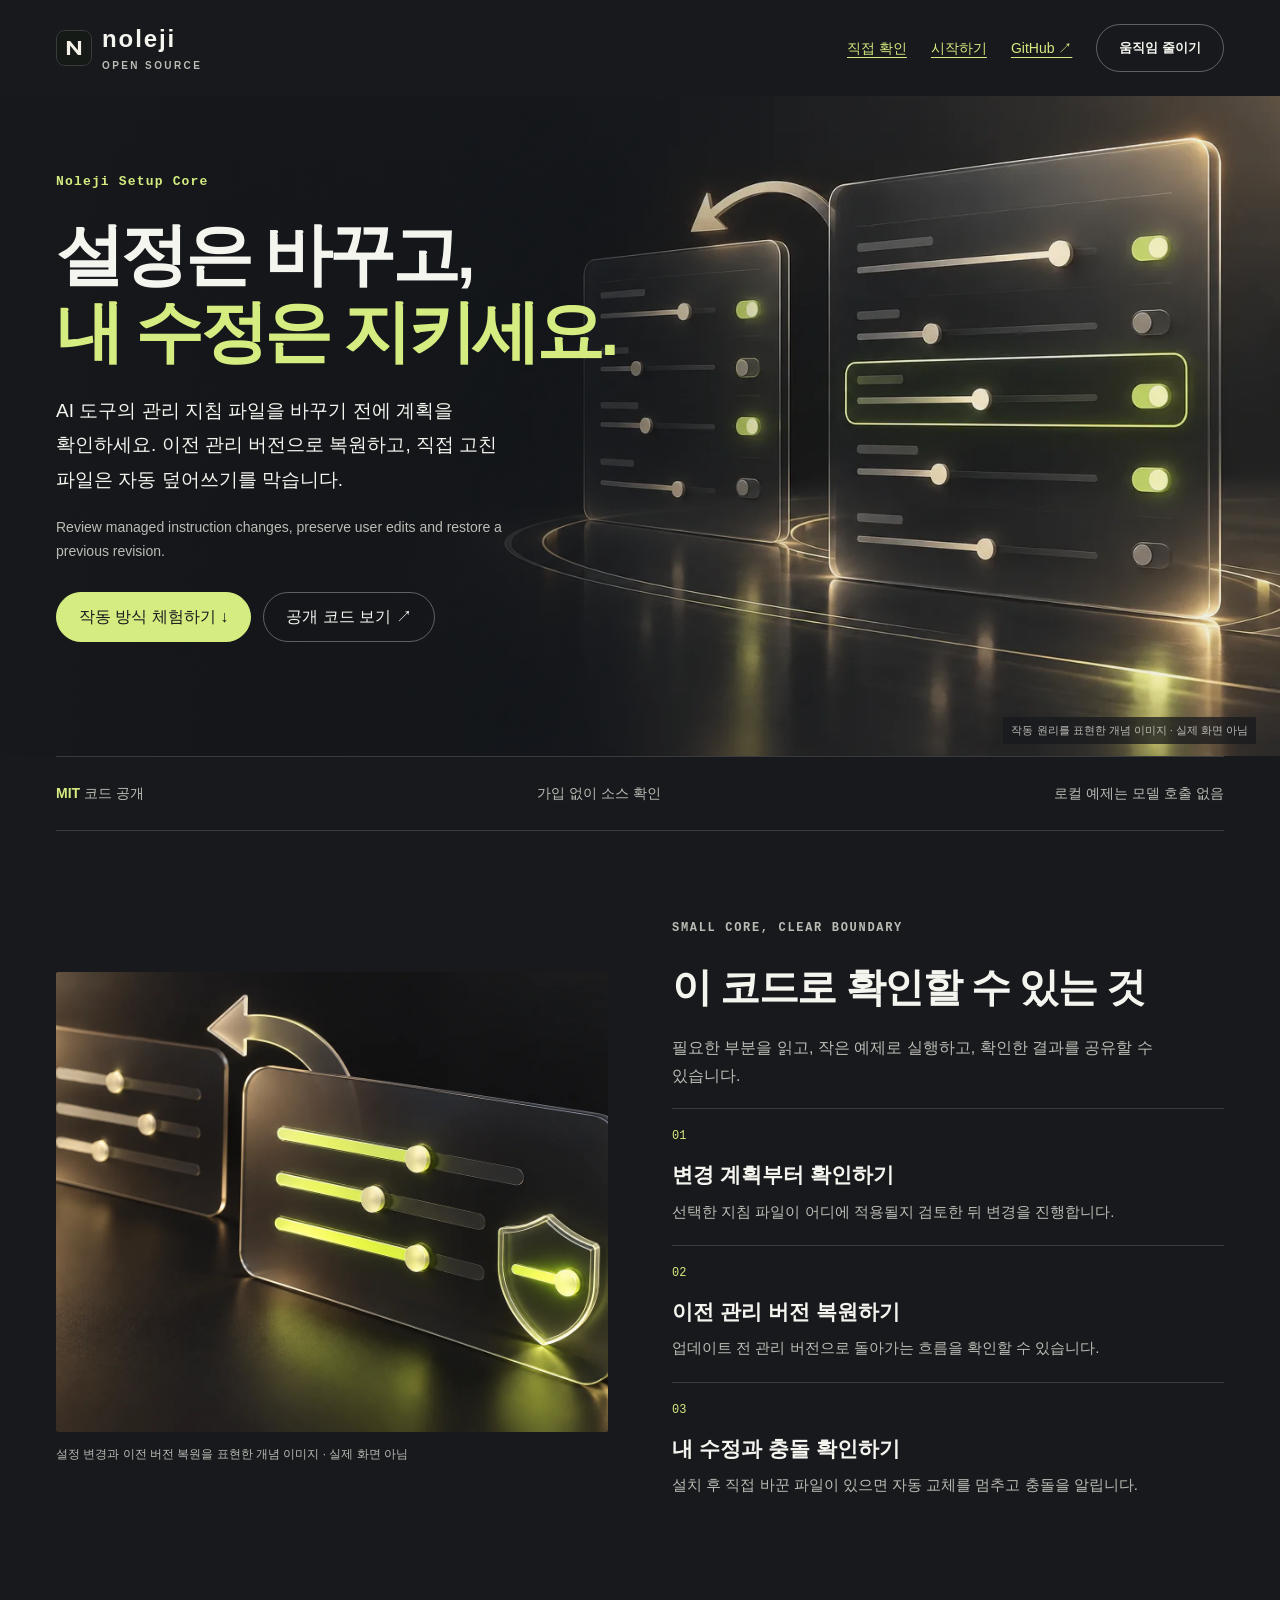
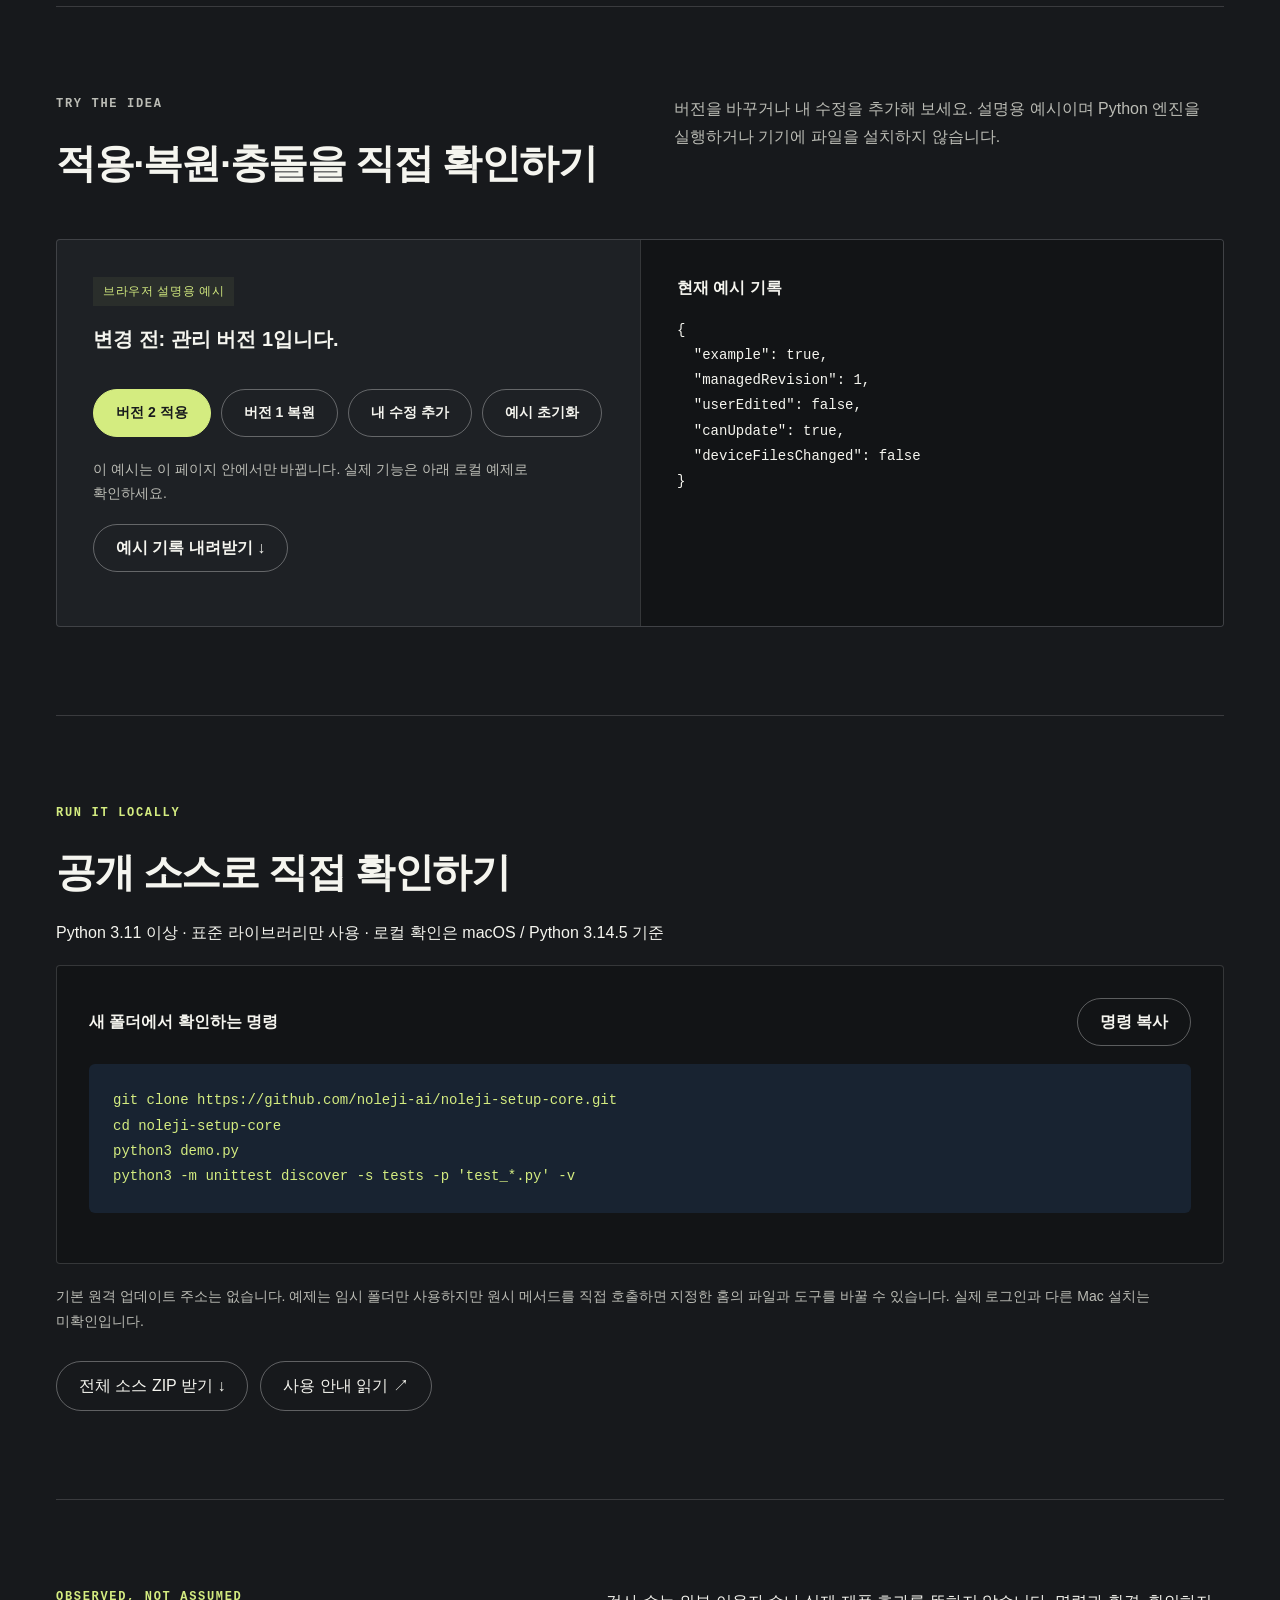
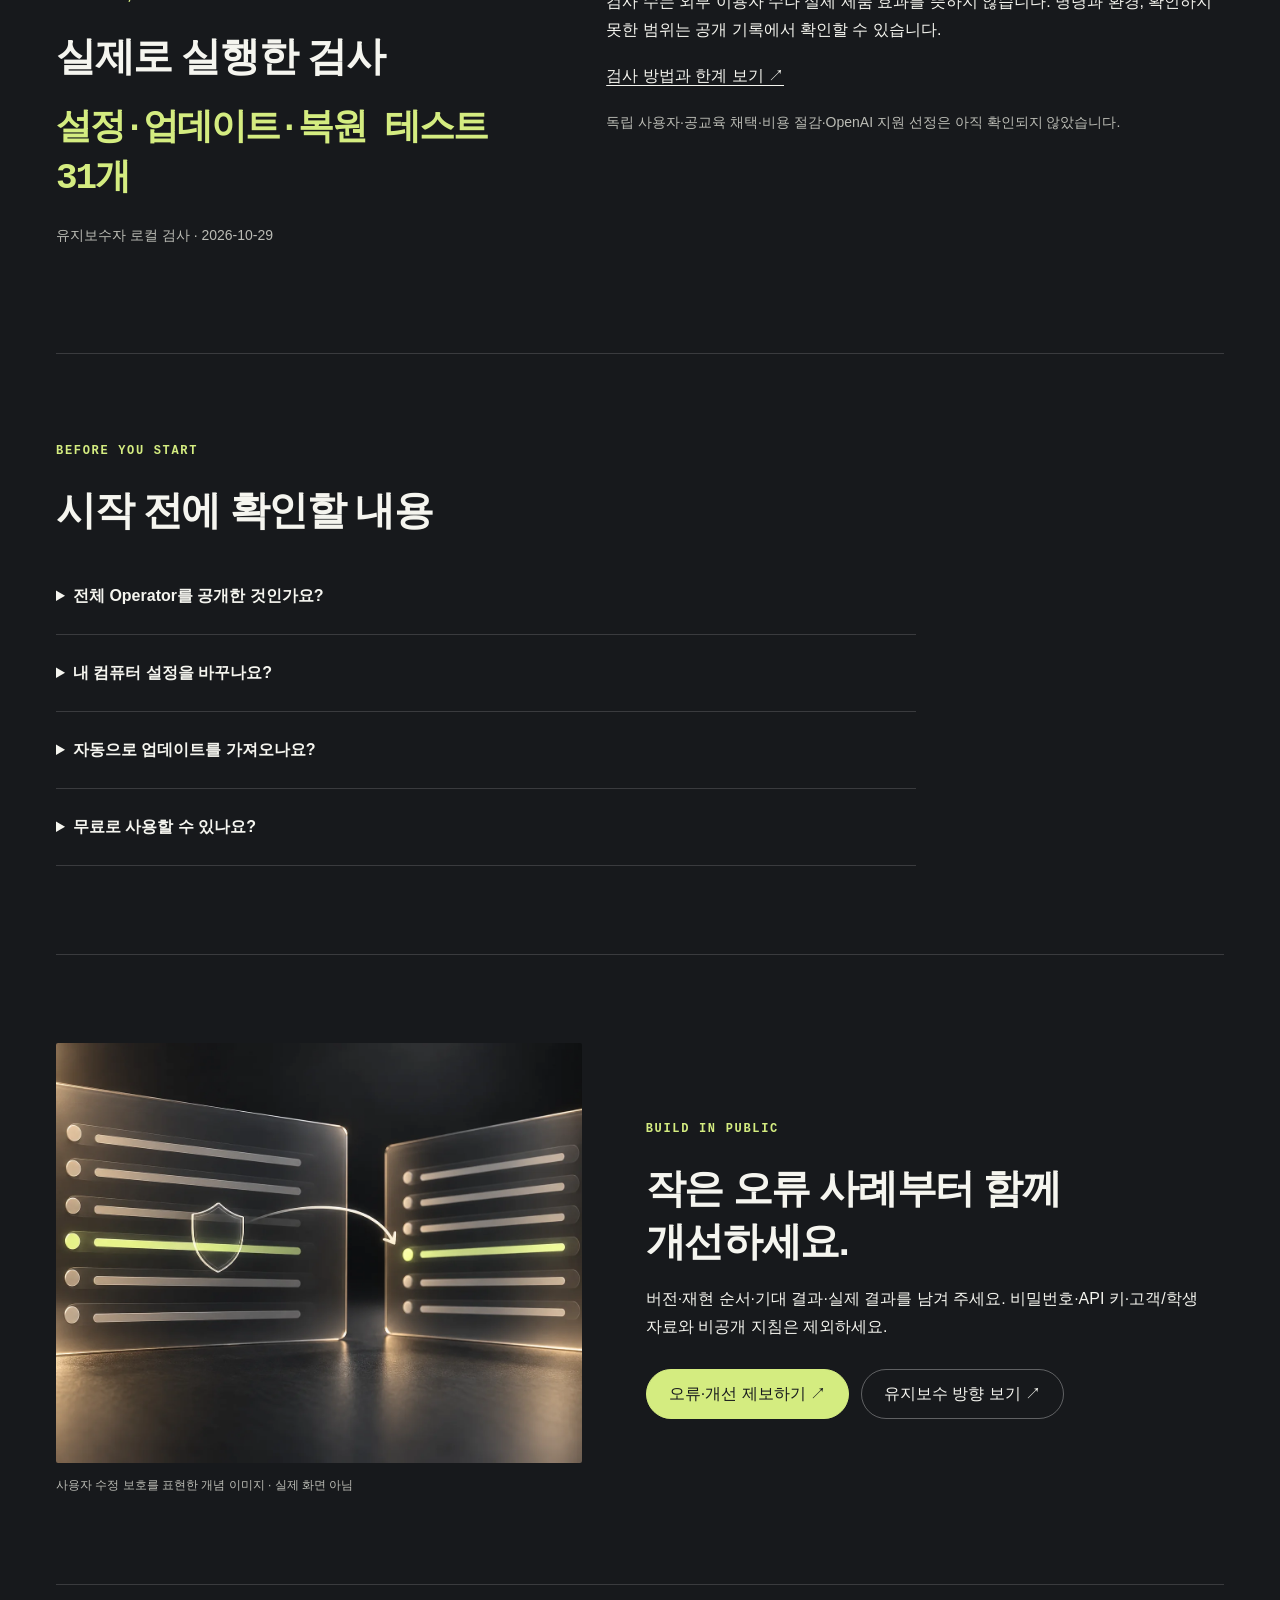
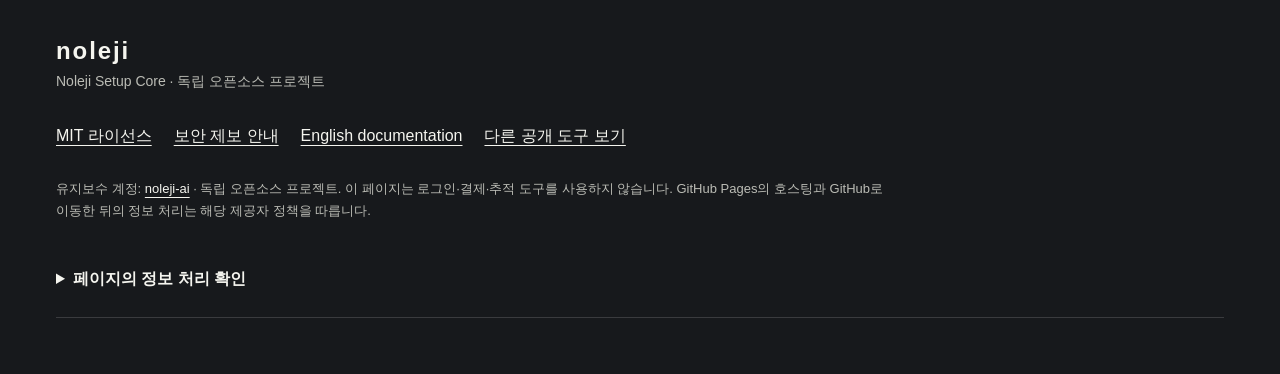
==== commit af73c182: "Use Noleji identity and service-specific software imagery" ====
--- a/site/index.html
+++ b/site/index.html
@@ -1,9 +1,9 @@
 <!doctype html>
 <html lang="ko"><head><meta charset="utf-8"><meta name="viewport" content="width=device-width,initial-scale=1"><title>Noleji Setup Core · 공개 코드와 사용 예제</title><meta name="description" content="AI 도구의 관리 지침 파일을 바꾸기 전에 계획을 확인하세요. 이전 관리 버전으로 복원하고, 직접 고친 파일은 자동 덮어쓰기를 막습니다."><link rel="canonical" href="https://noleji-ai.github.io/noleji-setup-core/"><meta property="og:title" content="Noleji Setup Core"><meta property="og:description" content="Review managed instruction changes, preserve user edits and restore a previous revision."><meta property="og:type" content="website"><meta property="og:url" content="https://noleji-ai.github.io/noleji-setup-core/"><meta name="referrer" content="strict-origin-when-cross-origin"><meta property="og:image" content="https://noleji-ai.github.io/noleji-setup-core/assets/setup-hero.webp"><link rel="stylesheet" href="style.css"><script src="app.js" defer></script></head>
-<body data-kind="setup"><a class="skip" href="#main">본문으로 이동</a><div class="wrap"><header class="nav"><a class="brand" href="./" aria-label="NOLEJI BOOKS · Noleji Setup Core 홈"><span class="wordmark">NOLEJI BOOKS</span><span class="brand-sub">OPEN SOURCE</span></a><nav class="navlinks" aria-label="주요 메뉴"><a href="#try">직접 확인</a><a href="#start">시작하기</a><a href="https://github.com/noleji-ai/noleji-setup-core">GitHub ↗</a><button id="motion" aria-pressed="false">움직임 줄이기</button></nav></header>
-<main id="main"><div class="hero reveal"><div><p class="kicker">Noleji Setup Core</p><h1>설정은 바꾸고,<br><em>내 수정은 지키세요.</em></h1><p class="lead">AI 도구의 관리 지침 파일을 바꾸기 전에 계획을 확인하세요. 이전 관리 버전으로 복원하고, 직접 고친 파일은 자동 덮어쓰기를 막습니다.</p><p class="english" lang="en">Review managed instruction changes, preserve user edits and restore a previous revision.</p><div class="actions"><a class="btn primary" href="#try">작동 방식 체험하기 ↓</a><a class="btn" href="https://github.com/noleji-ai/noleji-setup-core">공개 코드 보기 ↗</a></div></div><figure class="art"><img src="assets/setup-hero.webp" width="1536" height="1024" alt="설정 보관을 상징하는 종이 폴더와 정리함의 정물" fetchpriority="high"><figcaption>NOLEJI BOOKS · 브랜드 연출 이미지</figcaption></figure></div>
+<body data-kind="setup"><a class="skip" href="#main">본문으로 이동</a><div class="wrap"><header class="nav"><a class="brand" href="./" aria-label="noleji · Noleji Setup Core 홈"><img class="brandmark" src="assets/noleji-mark.svg" width="36" height="36" alt=""><span class="brand-type"><span class="wordmark">noleji</span><span class="brand-sub">OPEN SOURCE</span></span></a><nav class="navlinks" aria-label="주요 메뉴"><a href="#try">직접 확인</a><a href="#start">시작하기</a><a href="https://github.com/noleji-ai/noleji-setup-core">GitHub ↗</a><button id="motion" aria-pressed="false">움직임 줄이기</button></nav></header>
+<main id="main"><div class="hero reveal"><div><p class="kicker">Noleji Setup Core</p><h1>설정은 바꾸고,<br><em>내 수정은 지키세요.</em></h1><p class="lead">AI 도구의 관리 지침 파일을 바꾸기 전에 계획을 확인하세요. 이전 관리 버전으로 복원하고, 직접 고친 파일은 자동 덮어쓰기를 막습니다.</p><p class="english" lang="en">Review managed instruction changes, preserve user edits and restore a previous revision.</p><div class="actions"><a class="btn primary" href="#try">작동 방식 체험하기 ↓</a><a class="btn" href="https://github.com/noleji-ai/noleji-setup-core">공개 코드 보기 ↗</a></div></div><figure class="art"><img src="assets/setup-hero.webp" width="1536" height="1024" alt="설정과 이전 버전의 연결을 표현한 소프트웨어 개념 이미지" fetchpriority="high"><figcaption>작동 원리를 표현한 개념 이미지 · 실제 화면 아님</figcaption></figure></div>
 <div class="strip"><span><strong>MIT</strong> 코드 공개</span><span>가입 없이 소스 확인</span><span>로컬 예제는 모델 호출 없음</span></div>
-<section aria-labelledby="features-title"><div class="editorial"><figure class="editorial-image"><img src="assets/process-detail.webp" width="1536" height="1024" alt="빈 노트와 세 개의 돌 단으로 표현한 단계별 기록" loading="lazy" decoding="async"><figcaption>단계별 기록을 표현한 브랜드 연출 이미지</figcaption></figure><div><div class="sectionhead"><div><p class="kicker">SMALL CORE, CLEAR BOUNDARY</p><h2 id="features-title">이 코드로 확인할 수 있는 것</h2></div><p>필요한 부분을 읽고, 작은 예제로 실행하고, 확인한 결과를 공유할 수 있습니다.</p></div><div class="cards"><article class="card"><span class="number">01</span><h3>변경 계획부터 확인하기</h3><p>선택한 지침 파일이 어디에 적용될지 검토한 뒤 변경을 진행합니다.</p></article><article class="card"><span class="number">02</span><h3>이전 관리 버전 복원하기</h3><p>업데이트 전 관리 버전으로 돌아가는 흐름을 확인할 수 있습니다.</p></article><article class="card"><span class="number">03</span><h3>내 수정과 충돌 확인하기</h3><p>설치 후 직접 바꾼 파일이 있으면 자동 교체를 멈추고 충돌을 알립니다.</p></article></div></div></div></section>
+<section aria-labelledby="features-title"><div class="editorial"><figure class="editorial-image"><img src="assets/setup-detail.webp" width="1536" height="1024" alt="설정 변경과 이전 버전 복원을 표현한 개념 이미지" loading="lazy" decoding="async"><figcaption>설정 변경과 이전 버전 복원을 표현한 개념 이미지 · 실제 화면 아님</figcaption></figure><div><div class="sectionhead"><div><p class="kicker">SMALL CORE, CLEAR BOUNDARY</p><h2 id="features-title">이 코드로 확인할 수 있는 것</h2></div><p>필요한 부분을 읽고, 작은 예제로 실행하고, 확인한 결과를 공유할 수 있습니다.</p></div><div class="cards"><article class="card"><span class="number">01</span><h3>변경 계획부터 확인하기</h3><p>선택한 지침 파일이 어디에 적용될지 검토한 뒤 변경을 진행합니다.</p></article><article class="card"><span class="number">02</span><h3>이전 관리 버전 복원하기</h3><p>업데이트 전 관리 버전으로 돌아가는 흐름을 확인할 수 있습니다.</p></article><article class="card"><span class="number">03</span><h3>내 수정과 충돌 확인하기</h3><p>설치 후 직접 바꾼 파일이 있으면 자동 교체를 멈추고 충돌을 알립니다.</p></article></div></div></div></section>
 <section id="try" aria-labelledby="demo-title"><div class="sectionhead"><div><p class="kicker">TRY THE IDEA</p><h2 id="demo-title">적용·복원·충돌을 직접 확인하기</h2></div><p>버전을 바꾸거나 내 수정을 추가해 보세요. 설명용 예시이며 Python 엔진을 실행하거나 기기에 파일을 설치하지 않습니다.</p></div><div class="demo"><div class="controls"><span class="example">브라우저 설명용 예시</span><p class="message" id="demo-message" role="status" aria-live="polite"></p><div class="demo-buttons"><button class="primary" data-action="update">버전 2 적용</button><button data-action="restore">버전 1 복원</button><button data-action="edit">내 수정 추가</button><button data-action="reset">예시 초기화</button></div><p class="small" style="margin-top:20px">이 예시는 이 페이지 안에서만 바뀝니다. 실제 기능은 아래 로컬 예제로 확인하세요.</p><button id="download-example">예시 기록 내려받기 ↓</button><p class="small" id="download-status" role="status"></p><noscript><p>체험에는 JavaScript가 필요합니다. 아래 명령과 공개 소스는 JavaScript 없이도 확인할 수 있습니다.</p></noscript></div><div class="result"><h3>현재 예시 기록</h3><pre id="example-output" aria-label="설명용 상태 기록">JavaScript를 켜면 예시 상태가 표시됩니다.</pre></div></div></section>
 <section id="start" aria-labelledby="start-title"><p class="kicker">RUN IT LOCALLY</p><h2 id="start-title">공개 소스로 직접 확인하기</h2><p>Python 3.11 이상 · 표준 라이브러리만 사용 · 로컬 확인은 macOS / Python 3.14.5 기준</p><div class="codebox"><div class="codehead"><strong>새 폴더에서 확인하는 명령</strong><button id="copy-command">명령 복사</button></div><pre id="install-command" tabindex="0">git clone https://github.com/noleji-ai/noleji-setup-core.git
 cd noleji-setup-core
@@ -11,5 +11,5 @@
 python3 -m unittest discover -s tests -p &#x27;test_*.py&#x27; -v</pre><p id="copy-status" class="small" role="status" style="margin-top:16px"></p></div><p class="small" style="margin-top:20px">기본 원격 업데이트 주소는 없습니다. 예제는 임시 폴더만 사용하지만 원시 메서드를 직접 호출하면 지정한 홈의 파일과 도구를 바꿀 수 있습니다. 실제 로그인과 다른 Mac 설치는 미확인입니다.</p><div class="actions"><a class="btn" href="https://github.com/noleji-ai/noleji-setup-core/archive/refs/heads/main.zip">전체 소스 ZIP 받기 ↓</a><a class="btn" href="https://github.com/noleji-ai/noleji-setup-core#readme">사용 안내 읽기 ↗</a></div></section>
 <section aria-labelledby="evidence-title"><div class="proof"><div><p class="kicker">OBSERVED, NOT ASSUMED</p><h2 id="evidence-title">실제로 실행한 검사</h2><p class="stat">설정·업데이트·복원 테스트 31개</p><p class="small">유지보수자 로컬 검사 · 2026-10-29</p></div><div><p>검사 수는 외부 이용자 수나 실제 제품 효과를 뜻하지 않습니다. 명령과 환경, 확인하지 못한 범위는 공개 기록에서 확인할 수 있습니다.</p><a href="https://github.com/noleji-ai/noleji-setup-core/blob/main/VERIFICATION.md">검사 방법과 한계 보기 ↗</a><p class="small" style="margin-top:20px">독립 사용자·공교육 채택·비용 절감·OpenAI 지원 선정은 아직 확인되지 않았습니다.</p></div></div></section>
 <section aria-labelledby="faq-title"><p class="kicker">BEFORE YOU START</p><h2 id="faq-title">시작 전에 확인할 내용</h2><div class="faq"><details><summary>전체 Operator를 공개한 것인가요?</summary><p>설정 계획과 관리 지침 파일의 업데이트·복원 코어만 공개했습니다. 일반 업무 실행, 호스팅 서비스와 사무실 자료는 포함하지 않습니다.</p></details><details><summary>내 컴퓨터 설정을 바꾸나요?</summary><p>제공한 demo.py는 임시 홈에서 실행한 뒤 정리합니다. 원시 설정 메서드를 실제 홈으로 실행하면 변경이 발생할 수 있습니다.</p></details><details><summary>자동으로 업데이트를 가져오나요?</summary><p>공개판에는 기본 원격 업데이트 주소가 없습니다. 실제 연동에는 검토한 자료 공급 방법과 별도 권한 설정이 필요합니다.</p></details><details><summary>무료로 사용할 수 있나요?</summary><p>코드는 MIT로 공개합니다. 직접 사용하는 모델 계정, 제공자 호출 비용과 호스팅은 별도입니다. OpenAI와 독립적으로 운영하며 공식 추천이나 무료 사용량을 보장하지 않습니다.</p></details></div></section>
-<section class="closing-editorial"><figure class="editorial-image"><img src="assets/archive-detail.webp" width="1536" height="1024" alt="보관함과 종이 구분자로 표현한 다시 확인할 수 있는 기록" loading="lazy" decoding="async"><figcaption>기록의 보관을 표현한 브랜드 연출 이미지</figcaption></figure><div><p class="kicker">BUILD IN PUBLIC</p><h2>작은 오류 사례부터 함께 개선하세요.</h2><p>버전·재현 순서·기대 결과·실제 결과를 남겨 주세요. 비밀번호·API 키·고객/학생 자료와 비공개 지침은 제외하세요.</p><div class="actions"><a class="btn primary" href="https://github.com/noleji-ai/noleji-setup-core/issues">오류·개선 제보하기 ↗</a><a class="btn" href="https://github.com/noleji-ai/noleji-setup-core/blob/main/MAINTENANCE.md">유지보수 방향 보기 ↗</a></div></div></section></main>
-<footer><span class="wordmark">NOLEJI BOOKS</span><p class="small">Noleji Setup Core · 독립 오픈소스 프로젝트</p><div class="footlinks"><a href="https://github.com/noleji-ai/noleji-setup-core/blob/main/LICENSE">MIT 라이선스</a><a href="https://github.com/noleji-ai/noleji-setup-core/blob/main/SECURITY.md">보안 제보 안내</a><a href="https://github.com/noleji-ai/noleji-setup-core#readme" lang="en">English documentation</a><a href="https://noleji-ai.github.io/app-development-harness-core/">다른 공개 도구 보기</a></div><p class="footer-note">유지보수 계정: <a href="https://github.com/noleji-ai">noleji-ai</a> · 독립 오픈소스 프로젝트. 이 페이지는 로그인·결제·추적 도구를 사용하지 않습니다. GitHub Pages의 호스팅과 GitHub로 이동한 뒤의 정보 처리는 해당 제공자 정책을 따릅니다.</p><details><summary>페이지의 정보 처리 확인</summary><p class="small">체험 데이터는 메모리에만 있으며 페이지를 새로 열면 초기화됩니다. 이 페이지의 코드에는 분석 전송·쿠키·브라우저 저장소 쓰기가 없습니다. <a href="https://docs.github.com/en/site-policy/privacy-policies/github-general-privacy-statement">GitHub 개인정보 안내</a></p></details></footer></div></body></html>+<section class="closing-editorial"><figure class="editorial-image"><img src="assets/setup-protect.webp" width="1536" height="1024" alt="사용자 수정 보호를 표현한 개념 이미지" loading="lazy" decoding="async"><figcaption>사용자 수정 보호를 표현한 개념 이미지 · 실제 화면 아님</figcaption></figure><div><p class="kicker">BUILD IN PUBLIC</p><h2>작은 오류 사례부터 함께 개선하세요.</h2><p>버전·재현 순서·기대 결과·실제 결과를 남겨 주세요. 비밀번호·API 키·고객/학생 자료와 비공개 지침은 제외하세요.</p><div class="actions"><a class="btn primary" href="https://github.com/noleji-ai/noleji-setup-core/issues">오류·개선 제보하기 ↗</a><a class="btn" href="https://github.com/noleji-ai/noleji-setup-core/blob/main/MAINTENANCE.md">유지보수 방향 보기 ↗</a></div></div></section></main>
+<footer><span class="wordmark">noleji</span><p class="small">Noleji Setup Core · 독립 오픈소스 프로젝트</p><div class="footlinks"><a href="https://github.com/noleji-ai/noleji-setup-core/blob/main/LICENSE">MIT 라이선스</a><a href="https://github.com/noleji-ai/noleji-setup-core/blob/main/SECURITY.md">보안 제보 안내</a><a href="https://github.com/noleji-ai/noleji-setup-core#readme" lang="en">English documentation</a><a href="https://noleji-ai.github.io/app-development-harness-core/">다른 공개 도구 보기</a></div><p class="footer-note">유지보수 계정: <a href="https://github.com/noleji-ai">noleji-ai</a> · 독립 오픈소스 프로젝트. 이 페이지는 로그인·결제·추적 도구를 사용하지 않습니다. GitHub Pages의 호스팅과 GitHub로 이동한 뒤의 정보 처리는 해당 제공자 정책을 따릅니다.</p><details><summary>페이지의 정보 처리 확인</summary><p class="small">체험 데이터는 메모리에만 있으며 페이지를 새로 열면 초기화됩니다. 이 페이지의 코드에는 분석 전송·쿠키·브라우저 저장소 쓰기가 없습니다. <a href="https://docs.github.com/en/site-policy/privacy-policies/github-general-privacy-statement">GitHub 개인정보 안내</a></p></details></footer></div></body></html>
--- a/site/style.css
+++ b/site/style.css
@@ -8,7 +8,7 @@
 body{background:var(--bg);color:var(--ink);font-family:-apple-system,BlinkMacSystemFont,"Apple SD Gothic Neo","Noto Sans KR",sans-serif;line-height:1.75}
 .wrap{max-width:1440px;padding:0 var(--space)}
 .nav{min-height:96px;border:0;position:relative;z-index:2;padding-block:20px}
-.brand{display:flex;flex-direction:column;align-items:flex-start;gap:0;text-decoration:none}
+.brand{display:flex;flex-direction:row;align-items:center;gap:10px;text-decoration:none}.brand-type{display:flex;flex-direction:column}.brandmark{width:36px;height:36px;border:1px solid var(--line);border-radius:9px;flex:none}
 .wordmark{font-size:24px;font-weight:750;letter-spacing:.08em;white-space:nowrap;line-height:1.5}
 .brand-sub{color:var(--muted);font-size:10px;letter-spacing:.24em;line-height:1.8}
 .navlinks{gap:24px;font-size:14px}.navlinks button{font-size:13px}
@@ -32,7 +32,7 @@
 .kicker{font-size:12px;letter-spacing:.14em;color:var(--accent)}
 .editorial{display:grid;grid-template-columns:1fr 1fr;align-items:center;gap:64px}
 .editorial .sectionhead{display:block;margin:0 0 16px}.editorial .sectionhead p{max-width:none}
-.editorial-image{margin:0;min-width:0}.editorial-image img{display:block;width:100%;height:auto;aspect-ratio:4/5;object-fit:cover;border-radius:2px}.editorial-image figcaption{font-size:12px;color:var(--muted);margin-top:12px}
+.editorial-image{margin:0;min-width:0}.editorial-image img{display:block;width:100%;height:auto;aspect-ratio:6/5;object-fit:cover;border-radius:2px}.editorial-image figcaption{font-size:12px;color:var(--muted);margin-top:12px}
 .cards{display:block}.card{padding:20px 0;border:0;border-top:1px solid var(--line);border-radius:0;background:none;box-shadow:none}.card h3{margin:4px 0 8px;font-size:21px}.card p{margin:0;font-size:15px}.number{font-size:12px;color:var(--accent)}
 .demo{background:var(--panel);border-color:var(--line);border-radius:4px}.controls,.result{padding:36px}.example{color:var(--accent);background:#d4ec8010;border-color:#d4ec8033}.result{background:#121416}.message{font-size:20px}pre{color:#d4ec80;font-size:14px;line-height:1.8}
 .codebox{background:#121416;border-color:var(--line);border-radius:4px;padding:32px}.codehead{border-color:var(--line)}
